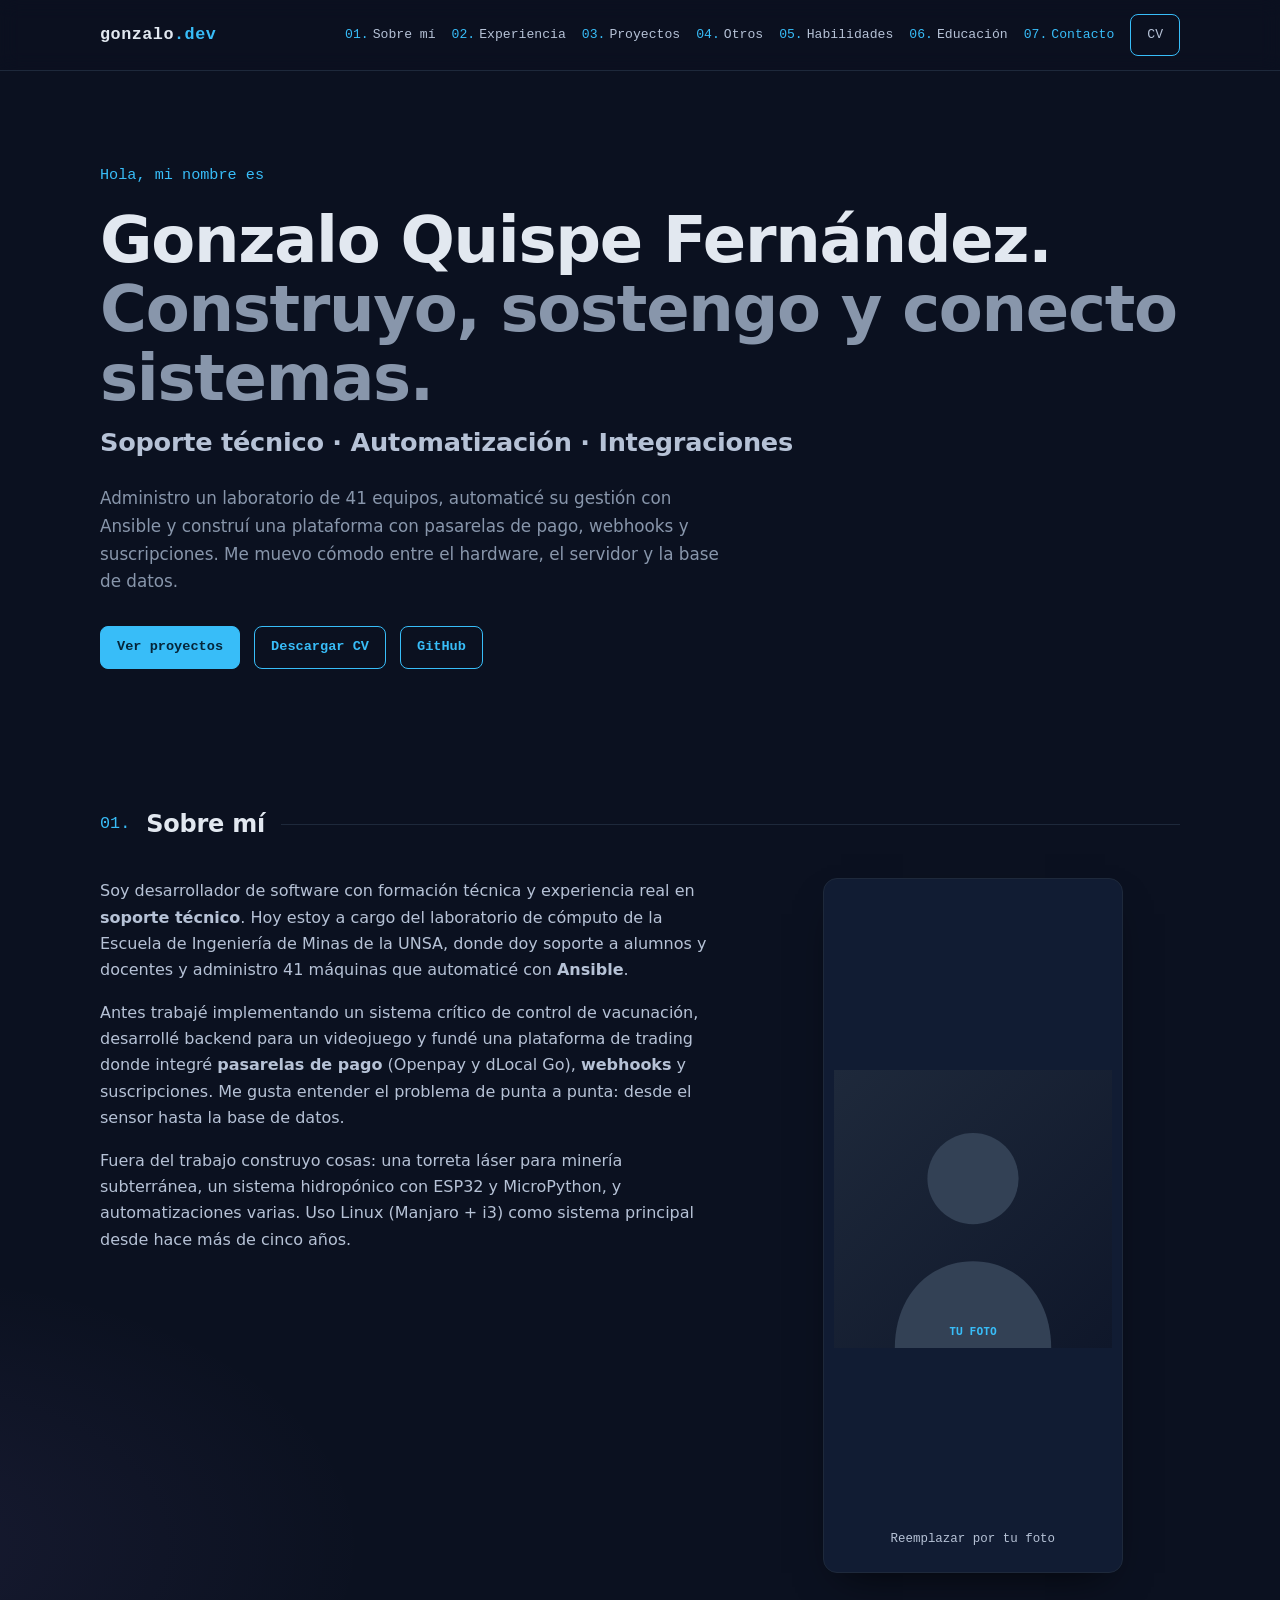
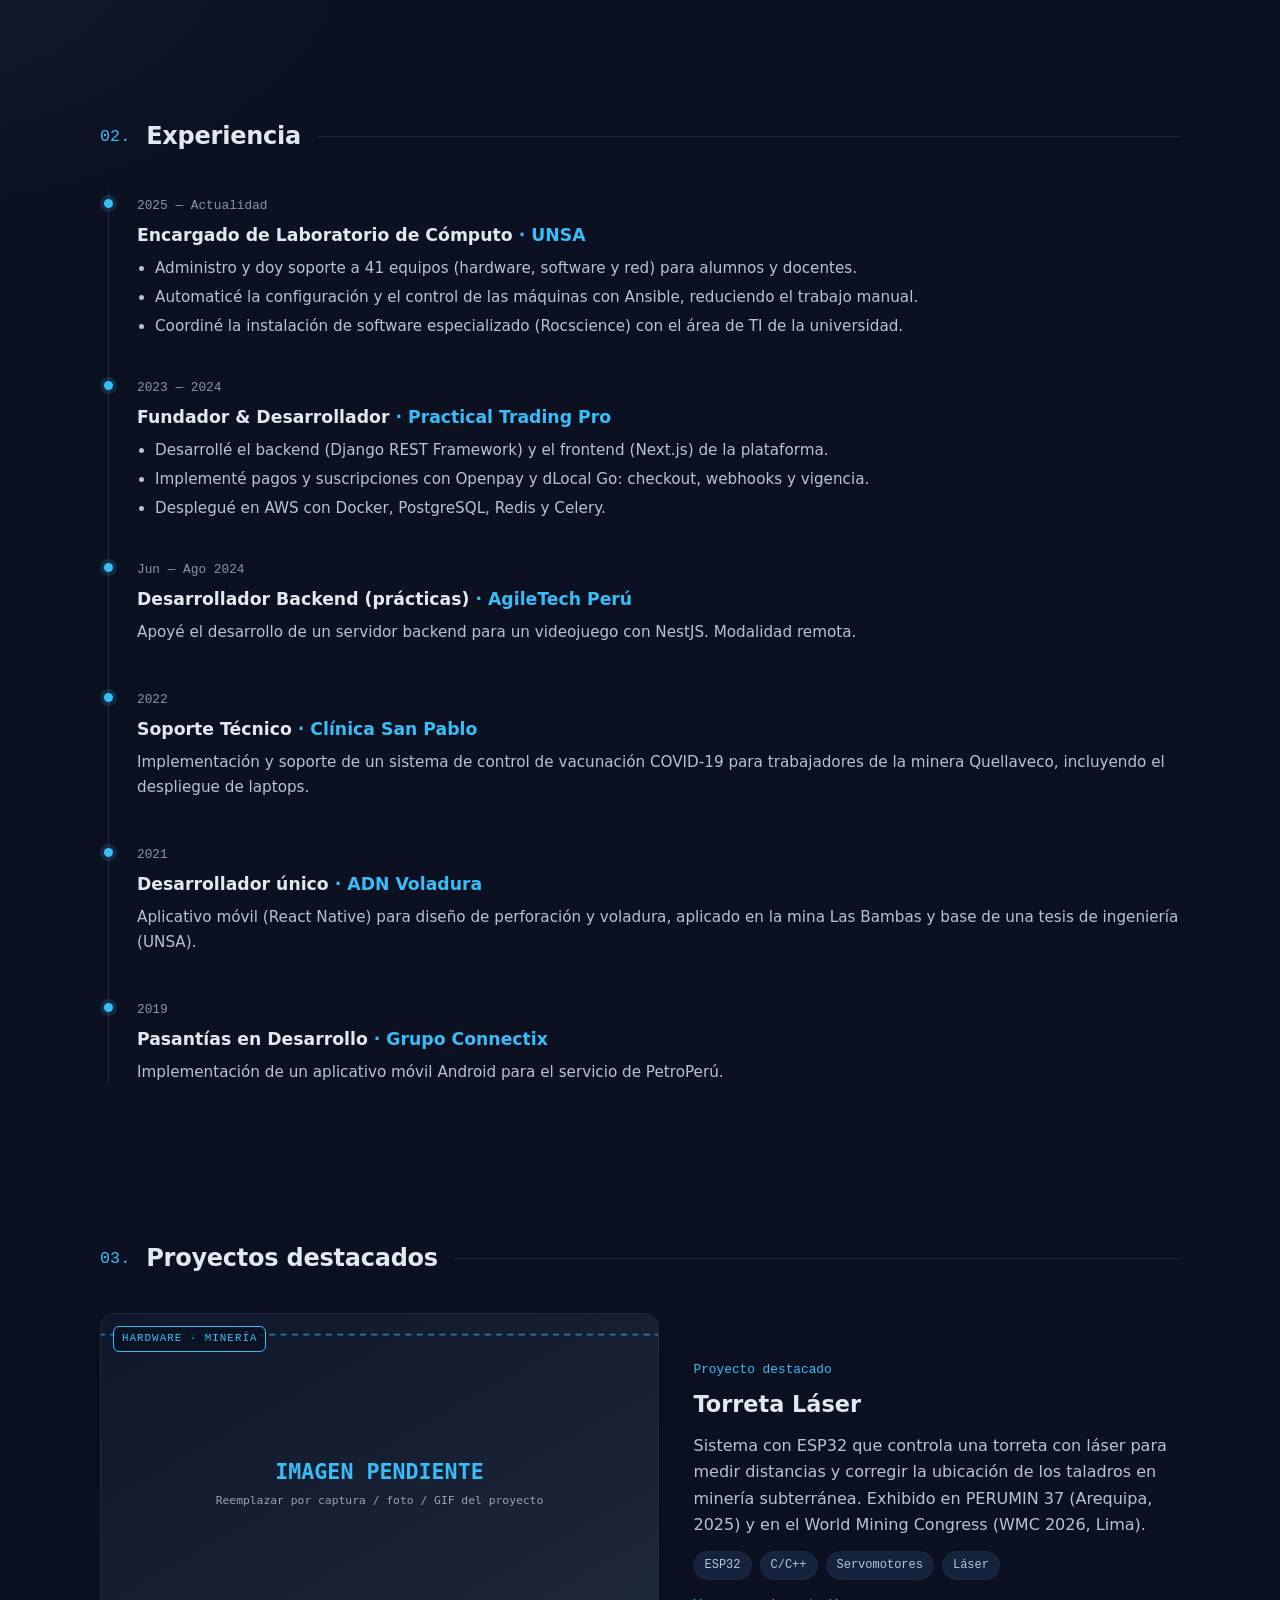
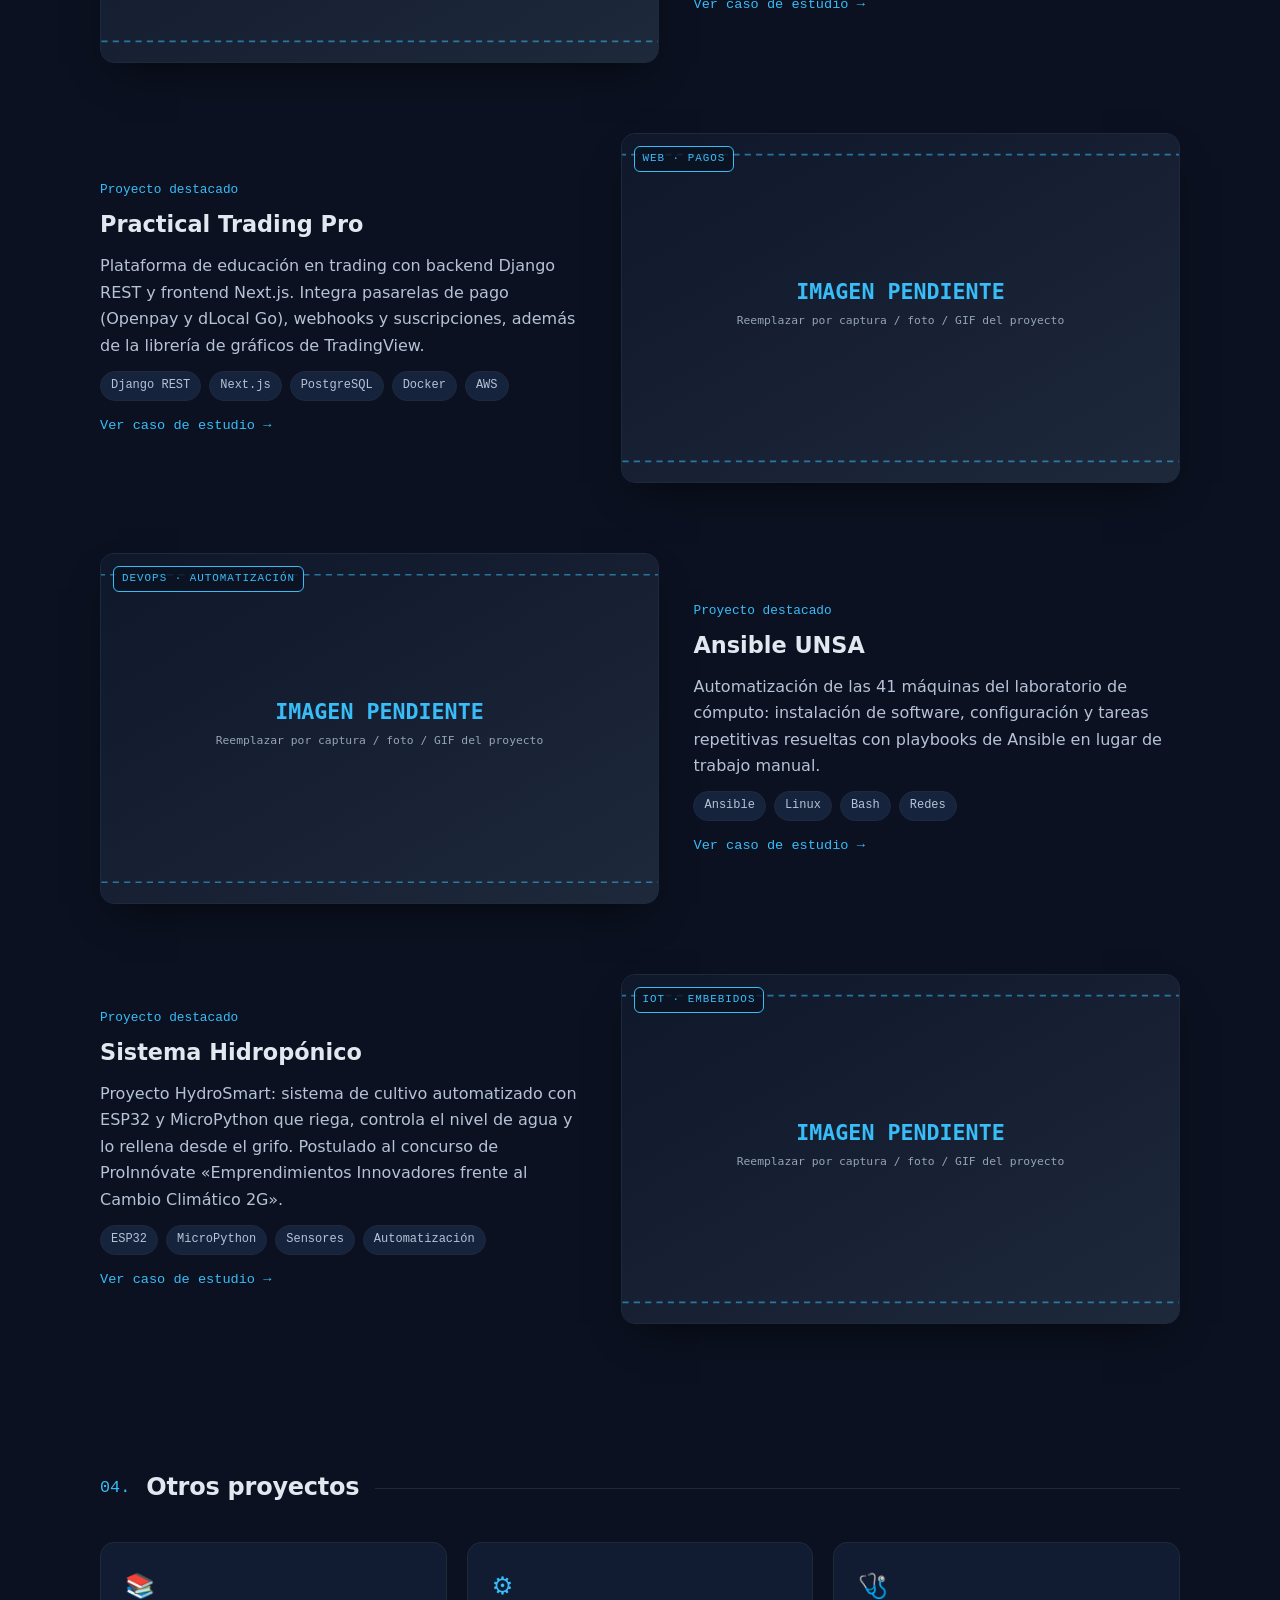
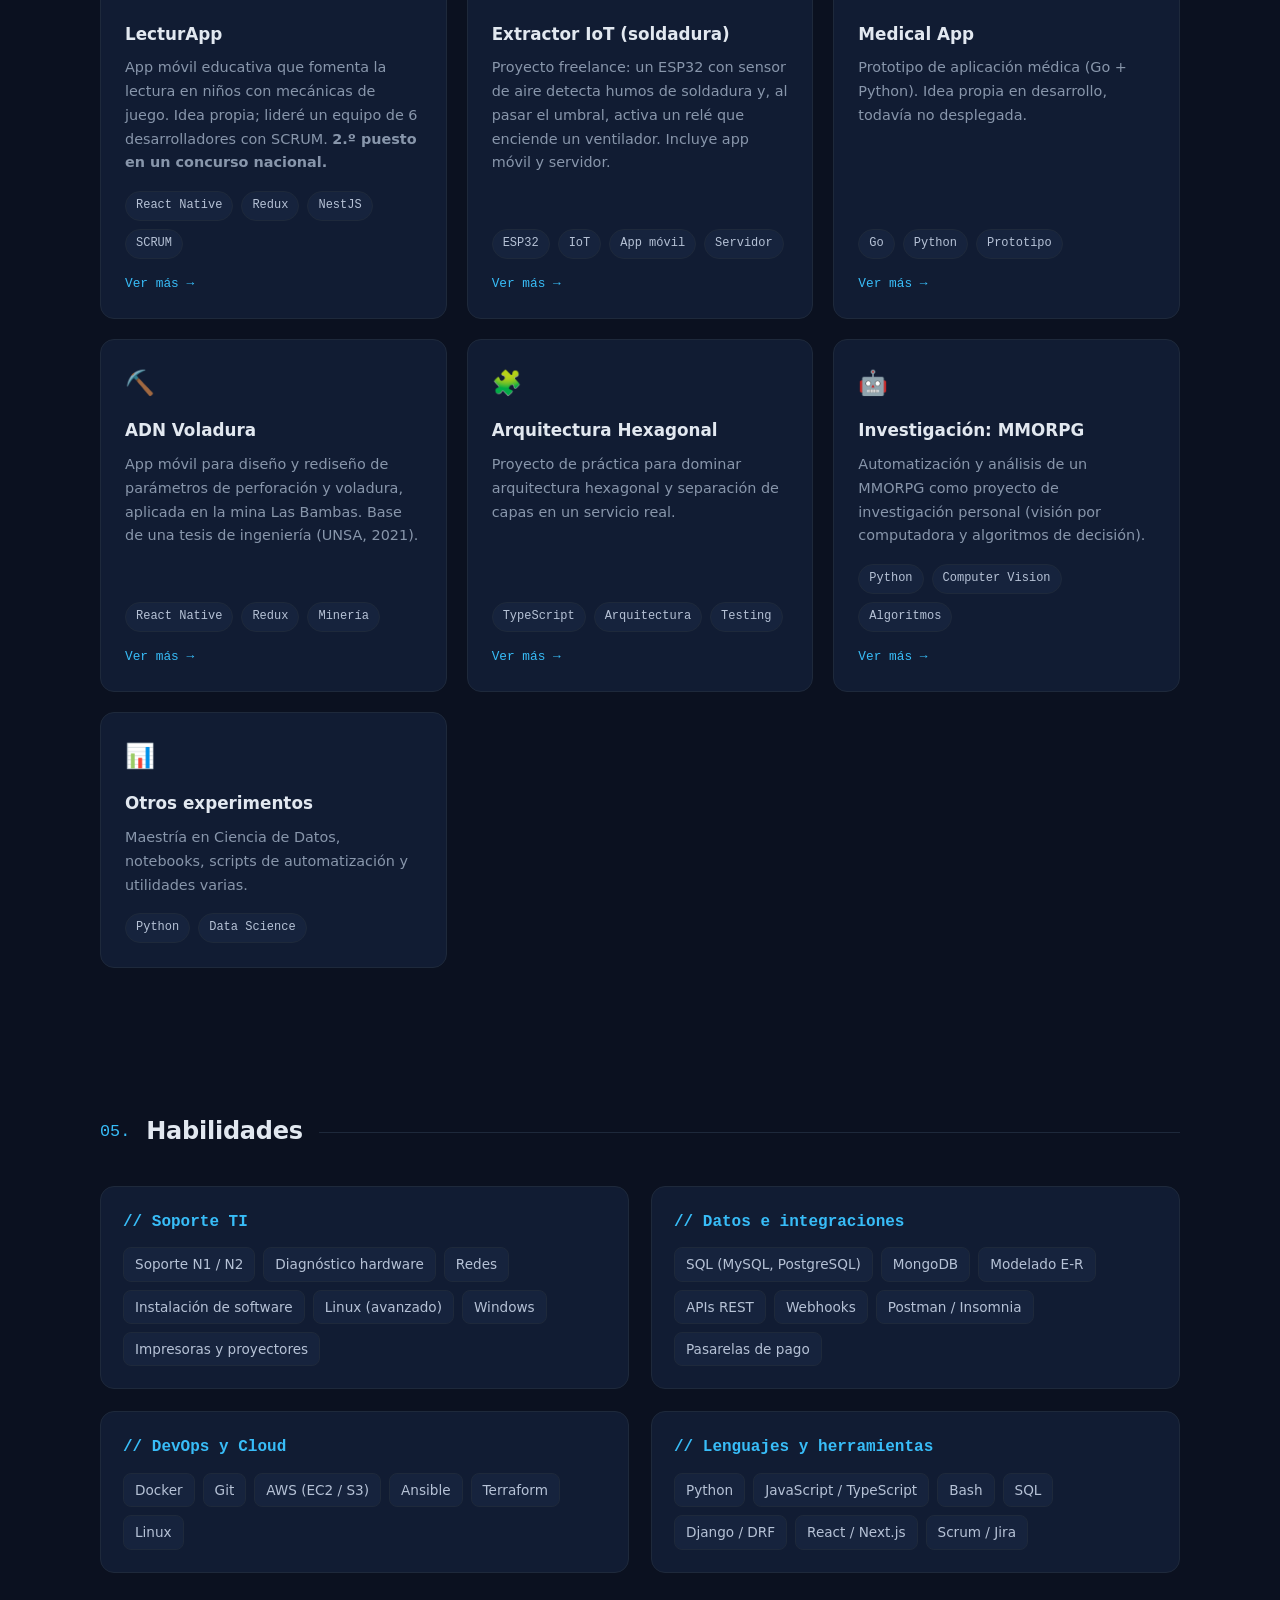
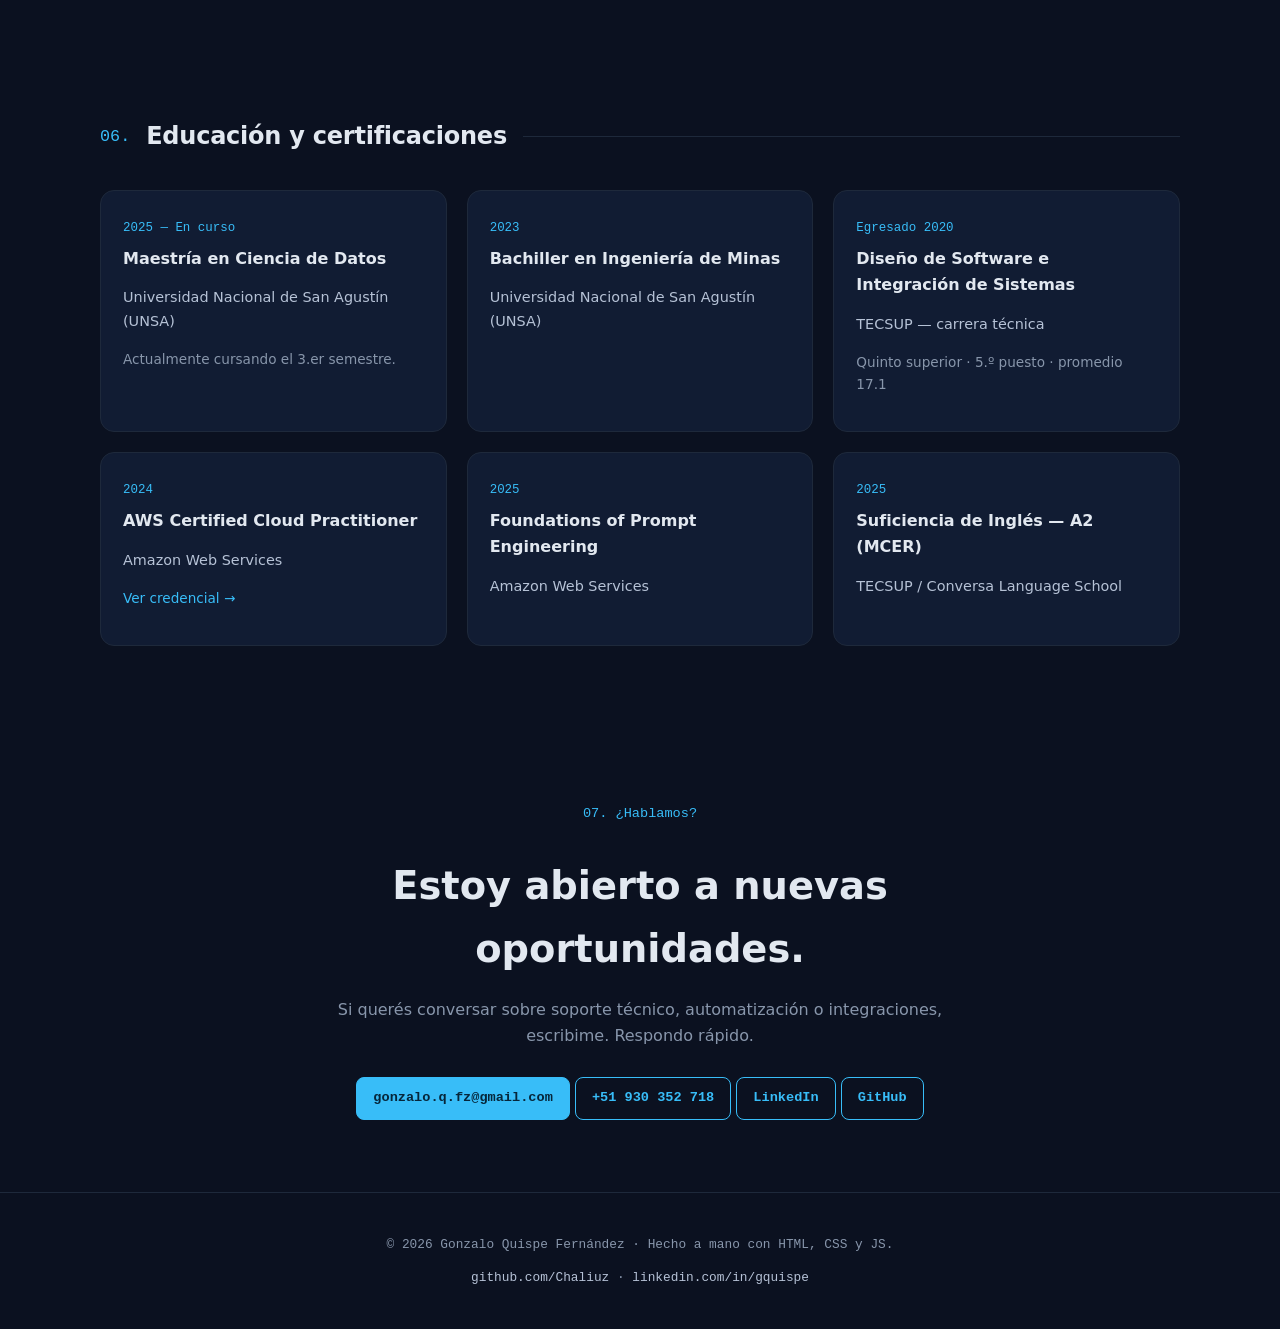
==== index.html @ c007275a "Portafolio estático: HTML/CSS/JS puro, 10 páginas de proyecto y CV Sitio sin build ni dependencias, " ====
<!DOCTYPE html>
<html lang="es">
<head>
  <meta charset="UTF-8">
  <meta name="viewport" content="width=device-width, initial-scale=1">
  <title>Gonzalo Quispe Fernández — Soporte TI, automatización e integraciones</title>
  <meta name="description" content="Portafolio de Gonzalo Quispe Fernández: soporte técnico, automatización con Ansible, integraciones y desarrollo de software.">
  <meta property="og:title" content="Gonzalo Quispe Fernández — Portafolio">
  <meta property="og:description" content="Soporte TI, automatización e integraciones. Proyectos de hardware, software y datos.">
  <meta property="og:type" content="website">
  <link rel="icon" href="data:image/svg+xml,<svg xmlns='http://www.w3.org/2000/svg' viewBox='0 0 100 100'><text y='.9em' font-size='90'>⚙️</text></svg>">
  <link rel="stylesheet" href="assets/css/styles.css">
</head>
<body>

<header class="site-header">
  <nav class="container nav" aria-label="Principal">
    <a class="brand" href="index.html">gonzalo<span>.dev</span></a>
    <button class="nav-toggle" aria-label="Abrir menú" aria-expanded="false">☰</button>
    <div class="nav-links">
      <a href="#sobre-mi"><span class="num">01.</span>Sobre mí</a>
      <a href="#experiencia"><span class="num">02.</span>Experiencia</a>
      <a href="#proyectos"><span class="num">03.</span>Proyectos</a>
      <a href="#otros"><span class="num">04.</span>Otros</a>
      <a href="#habilidades"><span class="num">05.</span>Habilidades</a>
      <a href="#educacion"><span class="num">06.</span>Educación</a>
      <a href="#contacto"><span class="num">07.</span>Contacto</a>
      <a class="btn" href="assets/cv/gonzalo-quispe-cv.pdf" target="_blank" rel="noopener">CV</a>
    </div>
  </nav>
</header>

<main>

  <!-- ============ HERO ============ -->
  <section class="hero container">
    <p class="eyebrow">Hola, mi nombre es</p>
    <h1>Gonzalo Quispe Fernández.<br><span class="dim">Construyo, sostengo y conecto sistemas.</span></h1>
    <h2>Soporte técnico · Automatización · Integraciones</h2>
    <p class="lead">
      Administro un laboratorio de 41 equipos, automaticé su gestión con Ansible y construí una plataforma
      con pasarelas de pago, webhooks y suscripciones. Me muevo cómodo entre el hardware, el servidor y la
      base de datos.
    </p>
    <div class="cta">
      <a class="btn btn--solid" href="#proyectos">Ver proyectos</a>
      <a class="btn" href="assets/cv/gonzalo-quispe-cv.pdf" target="_blank" rel="noopener">Descargar CV</a>
      <a class="btn" href="https://github.com/Chaliuz" target="_blank" rel="noopener">GitHub</a>
    </div>
  </section>

  <!-- ============ SOBRE MI ============ -->
  <section class="block container" id="sobre-mi">
    <div class="section-head"><span class="num">01.</span><h2>Sobre mí</h2></div>
    <div class="about-grid">
      <div class="reveal">
        <p>
          Soy desarrollador de software con formación técnica y experiencia real en <strong>soporte técnico</strong>.
          Hoy estoy a cargo del laboratorio de cómputo de la Escuela de Ingeniería de Minas de la UNSA, donde
          doy soporte a alumnos y docentes y administro 41 máquinas que automaticé con <strong>Ansible</strong>.
        </p>
        <p>
          Antes trabajé implementando un sistema crítico de control de vacunación, desarrollé backend para un
          videojuego y fundé una plataforma de trading donde integré <strong>pasarelas de pago</strong> (Openpay
          y dLocal Go), <strong>webhooks</strong> y suscripciones. Me gusta entender el problema de punta a punta:
          desde el sensor hasta la base de datos.
        </p>
        <p>
          Fuera del trabajo construyo cosas: una torreta láser para minería subterránea, un sistema hidropónico
          con ESP32 y MicroPython, y automatizaciones varias. Uso Linux (Manjaro + i3) como sistema principal
          desde hace más de cinco años.
        </p>
        <span class="ph">Escribí acá una línea más personal: qué te gusta construir, qué querés aprender, a qué te querés dedicar.</span>
      </div>
      <div class="photo reveal">
        <img src="assets/img/photo.svg" alt="Foto de Gonzalo Quispe Fernández" width="640" height="640">
        <p class="photo-caption">Reemplazar por tu foto</p>
      </div>
    </div>
  </section>

  <!-- ============ EXPERIENCIA ============ -->
  <section class="block container" id="experiencia">
    <div class="section-head"><span class="num">02.</span><h2>Experiencia</h2></div>
    <div class="timeline">

      <article class="job reveal">
        <span class="when">2025 — Actualidad</span>
        <h3>Encargado de Laboratorio de Cómputo <span class="at">· UNSA</span></h3>
        <ul>
          <li>Administro y doy soporte a 41 equipos (hardware, software y red) para alumnos y docentes.</li>
          <li>Automaticé la configuración y el control de las máquinas con Ansible, reduciendo el trabajo manual.</li>
          <li>Coordiné la instalación de software especializado (Rocscience) con el área de TI de la universidad.</li>
        </ul>
      </article>

      <article class="job reveal">
        <span class="when">2023 — 2024</span>
        <h3>Fundador &amp; Desarrollador <span class="at">· Practical Trading Pro</span></h3>
        <ul>
          <li>Desarrollé el backend (Django REST Framework) y el frontend (Next.js) de la plataforma.</li>
          <li>Implementé pagos y suscripciones con Openpay y dLocal Go: checkout, webhooks y vigencia.</li>
          <li>Desplegué en AWS con Docker, PostgreSQL, Redis y Celery.</li>
        </ul>
      </article>

      <article class="job reveal">
        <span class="when">Jun — Ago 2024</span>
        <h3>Desarrollador Backend (prácticas) <span class="at">· AgileTech Perú</span></h3>
        <p>Apoyé el desarrollo de un servidor backend para un videojuego con NestJS. Modalidad remota.</p>
      </article>

      <article class="job reveal">
        <span class="when">2022</span>
        <h3>Soporte Técnico <span class="at">· Clínica San Pablo</span></h3>
        <p>Implementación y soporte de un sistema de control de vacunación COVID-19 para trabajadores de la minera Quellaveco, incluyendo el despliegue de laptops.</p>
      </article>

      <article class="job reveal">
        <span class="when">2021</span>
        <h3>Desarrollador único <span class="at">· ADN Voladura</span></h3>
        <p>Aplicativo móvil (React Native) para diseño de perforación y voladura, aplicado en la mina Las Bambas y base de una tesis de ingeniería (UNSA).</p>
      </article>

      <article class="job reveal">
        <span class="when">2019</span>
        <h3>Pasantías en Desarrollo <span class="at">· Grupo Connectix</span></h3>
        <p>Implementación de un aplicativo móvil Android para el servicio de PetroPerú.</p>
      </article>

    </div>
  </section>

  <!-- ============ PROYECTOS DESTACADOS ============ -->
  <section class="block container" id="proyectos">
    <div class="section-head"><span class="num">03.</span><h2>Proyectos destacados</h2></div>
    <div class="featured">

      <article class="project reveal">
        <a class="media" href="projects/laser-pointer.html">
          <span class="badge">Hardware · Minería</span>
          <img src="assets/img/placeholder.svg" alt="Torreta láser para minería subterránea">
        </a>
        <div>
          <p class="kicker">Proyecto destacado</p>
          <h3>Torreta Láser</h3>
          <p>Sistema con ESP32 que controla una torreta con láser para medir distancias y corregir la ubicación
             de los taladros en minería subterránea. Exhibido en PERUMIN 37 (Arequipa, 2025) y en el World
             Mining Congress (WMC 2026, Lima).</p>
          <ul class="tags"><li>ESP32</li><li>C/C++</li><li>Servomotores</li><li>Láser</li></ul>
          <div class="links"><a href="projects/laser-pointer.html">Ver caso de estudio →</a></div>
        </div>
      </article>

      <article class="project reverse reveal">
        <a class="media" href="projects/practical-trading.html">
          <span class="badge">Web · Pagos</span>
          <img src="assets/img/placeholder.svg" alt="Plataforma Practical Trading Pro">
        </a>
        <div>
          <p class="kicker">Proyecto destacado</p>
          <h3>Practical Trading Pro</h3>
          <p>Plataforma de educación en trading con backend Django REST y frontend Next.js. Integra pasarelas de
             pago (Openpay y dLocal Go), webhooks y suscripciones, además de la librería de gráficos de TradingView.</p>
          <ul class="tags"><li>Django REST</li><li>Next.js</li><li>PostgreSQL</li><li>Docker</li><li>AWS</li></ul>
          <div class="links"><a href="projects/practical-trading.html">Ver caso de estudio →</a></div>
        </div>
      </article>

      <article class="project reveal">
        <a class="media" href="projects/ansible-unsa.html">
          <span class="badge">DevOps · Automatización</span>
          <img src="assets/img/placeholder.svg" alt="Automatización con Ansible del laboratorio UNSA">
        </a>
        <div>
          <p class="kicker">Proyecto destacado</p>
          <h3>Ansible UNSA</h3>
          <p>Automatización de las 41 máquinas del laboratorio de cómputo: instalación de software, configuración
             y tareas repetitivas resueltas con playbooks de Ansible en lugar de trabajo manual.</p>
          <ul class="tags"><li>Ansible</li><li>Linux</li><li>Bash</li><li>Redes</li></ul>
          <div class="links"><a href="projects/ansible-unsa.html">Ver caso de estudio →</a></div>
        </div>
      </article>

      <article class="project reverse reveal">
        <a class="media" href="projects/hydroponics.html">
          <span class="badge">IoT · Embebidos</span>
          <img src="assets/img/placeholder.svg" alt="Sistema hidropónico con ESP32">
        </a>
        <div>
          <p class="kicker">Proyecto destacado</p>
          <h3>Sistema Hidropónico</h3>
          <p>Proyecto HydroSmart: sistema de cultivo automatizado con ESP32 y MicroPython que riega, controla el
             nivel de agua y lo rellena desde el grifo. Postulado al concurso de ProInnóvate «Emprendimientos
             Innovadores frente al Cambio Climático 2G».</p>
          <ul class="tags"><li>ESP32</li><li>MicroPython</li><li>Sensores</li><li>Automatización</li></ul>
          <div class="links"><a href="projects/hydroponics.html">Ver caso de estudio →</a></div>
        </div>
      </article>

    </div>
  </section>

  <!-- ============ OTROS PROYECTOS ============ -->
  <section class="block container" id="otros">
    <div class="section-head"><span class="num">04.</span><h2>Otros proyectos</h2></div>
    <div class="grid">

      <article class="card reveal">
        <div class="top"><span class="icon">📚</span></div>
        <h3>LecturApp</h3>
        <p>App móvil educativa que fomenta la lectura en niños con mecánicas de juego. Idea propia; lideré un
           equipo de 6 desarrolladores con SCRUM. <b>2.º puesto en un concurso nacional.</b></p>
        <ul class="tags"><li>React Native</li><li>Redux</li><li>NestJS</li><li>SCRUM</li></ul>
        <a class="more" href="projects/lecturapp.html">Ver más →</a>
      </article>

      <article class="card reveal">
        <div class="top"><span class="icon">⚙️</span></div>
        <h3>Extractor IoT (soldadura)</h3>
        <p>Proyecto freelance: un ESP32 con sensor de aire detecta humos de soldadura y, al pasar el umbral,
           activa un relé que enciende un ventilador. Incluye app móvil y servidor.</p>
        <ul class="tags"><li>ESP32</li><li>IoT</li><li>App móvil</li><li>Servidor</li></ul>
        <a class="more" href="projects/iot-soldadura.html">Ver más →</a>
      </article>

      <article class="card reveal">
        <div class="top"><span class="icon">🩺</span></div>
        <h3>Medical App</h3>
        <p>Prototipo de aplicación médica (Go + Python). Idea propia en desarrollo, todavía no desplegada.</p>
        <ul class="tags"><li>Go</li><li>Python</li><li>Prototipo</li></ul>
        <a class="more" href="projects/medical-app.html">Ver más →</a>
      </article>

      <article class="card reveal">
        <div class="top"><span class="icon">⛏️</span></div>
        <h3>ADN Voladura</h3>
        <p>App móvil para diseño y rediseño de parámetros de perforación y voladura, aplicada en la mina
           Las Bambas. Base de una tesis de ingeniería (UNSA, 2021).</p>
        <ul class="tags"><li>React Native</li><li>Redux</li><li>Minería</li></ul>
        <a class="more" href="projects/adn-voladura.html">Ver más →</a>
      </article>

      <article class="card reveal">
        <div class="top"><span class="icon">🧩</span></div>
        <h3>Arquitectura Hexagonal</h3>
        <p>Proyecto de práctica para dominar arquitectura hexagonal y separación de capas en un servicio real.</p>
        <ul class="tags"><li>TypeScript</li><li>Arquitectura</li><li>Testing</li></ul>
        <a class="more" href="projects/template-hexagonal.html">Ver más →</a>
      </article>

      <article class="card reveal">
        <div class="top"><span class="icon">🤖</span></div>
        <h3>Investigación: MMORPG</h3>
        <p>Automatización y análisis de un MMORPG como proyecto de investigación personal (visión por computadora
           y algoritmos de decisión). <span class="ph-inline">por definir</span></p>
        <ul class="tags"><li>Python</li><li>Computer Vision</li><li>Algoritmos</li></ul>
        <a class="more" href="projects/mmorpg-research.html">Ver más →</a>
      </article>

      <article class="card reveal">
        <div class="top"><span class="icon">📊</span></div>
        <h3>Otros experimentos</h3>
        <p>Maestría en Ciencia de Datos, notebooks, scripts de automatización y utilidades varias.</p>
        <ul class="tags"><li>Python</li><li>Data Science</li></ul>
        <span class="ph">Agregá acá los proyectos que quieras sumar (tibiam wow, etc.).</span>
      </article>

    </div>
  </section>

  <!-- ============ HABILIDADES ============ -->
  <section class="block container" id="habilidades">
    <div class="section-head"><span class="num">05.</span><h2>Habilidades</h2></div>
    <div class="skills-grid">
      <div class="skill-group reveal">
        <h3>// Soporte TI</h3>
        <ul>
          <li>Soporte N1 / N2</li><li>Diagnóstico hardware</li><li>Redes</li>
          <li>Instalación de software</li><li>Linux (avanzado)</li><li>Windows</li><li>Impresoras y proyectores</li>
        </ul>
      </div>
      <div class="skill-group reveal">
        <h3>// Datos e integraciones</h3>
        <ul>
          <li>SQL (MySQL, PostgreSQL)</li><li>MongoDB</li><li>Modelado E-R</li>
          <li>APIs REST</li><li>Webhooks</li><li>Postman / Insomnia</li><li>Pasarelas de pago</li>
        </ul>
      </div>
      <div class="skill-group reveal">
        <h3>// DevOps y Cloud</h3>
        <ul>
          <li>Docker</li><li>Git</li><li>AWS (EC2 / S3)</li><li>Ansible</li><li>Terraform</li><li>Linux</li>
        </ul>
      </div>
      <div class="skill-group reveal">
        <h3>// Lenguajes y herramientas</h3>
        <ul>
          <li>Python</li><li>JavaScript / TypeScript</li><li>Bash</li><li>SQL</li>
          <li>Django / DRF</li><li>React / Next.js</li><li>Scrum / Jira</li>
        </ul>
      </div>
    </div>
  </section>

  <!-- ============ EDUCACION ============ -->
  <section class="block container" id="educacion">
    <div class="section-head"><span class="num">06.</span><h2>Educación y certificaciones</h2></div>
    <div class="edu-grid">
      <article class="edu reveal">
        <span class="when">2025 — En curso</span>
        <h3>Maestría en Ciencia de Datos</h3>
        <p class="school">Universidad Nacional de San Agustín (UNSA)</p>
        <p class="note">Actualmente cursando el 3.er semestre.</p>
      </article>
      <article class="edu reveal">
        <span class="when">2023</span>
        <h3>Bachiller en Ingeniería de Minas</h3>
        <p class="school">Universidad Nacional de San Agustín (UNSA)</p>
      </article>
      <article class="edu reveal">
        <span class="when">Egresado 2020</span>
        <h3>Diseño de Software e Integración de Sistemas</h3>
        <p class="school">TECSUP — carrera técnica</p>
        <p class="note">Quinto superior · 5.º puesto · promedio 17.1</p>
      </article>
      <article class="edu reveal">
        <span class="when">2024</span>
        <h3>AWS Certified Cloud Practitioner</h3>
        <p class="school">Amazon Web Services</p>
        <p class="note"><a href="https://www.credly.com/badges/512f3591-5771-44ef-9618-55a029fb0f55/public_url" target="_blank" rel="noopener">Ver credencial →</a></p>
      </article>
      <article class="edu reveal">
        <span class="when">2025</span>
        <h3>Foundations of Prompt Engineering</h3>
        <p class="school">Amazon Web Services</p>
      </article>
      <article class="edu reveal">
        <span class="when">2025</span>
        <h3>Suficiencia de Inglés — A2 (MCER)</h3>
        <p class="school">TECSUP / Conversa Language School</p>
      </article>
    </div>
  </section>

  <!-- ============ CONTACTO ============ -->
  <section class="block container" id="contacto">
    <div class="contact reveal">
      <p class="eyebrow">07. ¿Hablamos?</p>
      <h2>Estoy abierto a nuevas oportunidades.</h2>
      <p>Si querés conversar sobre soporte técnico, automatización o integraciones, escribime. Respondo rápido.</p>
      <div class="cta" style="justify-content:center">
        <a class="btn btn--solid" href="mailto:gonzalo.q.fz@gmail.com">gonzalo.q.fz@gmail.com</a>
        <a class="btn" href="tel:+51930352718">+51 930 352 718</a>
        <a class="btn" href="https://www.linkedin.com/in/gquispe/" target="_blank" rel="noopener">LinkedIn</a>
        <a class="btn" href="https://github.com/Chaliuz" target="_blank" rel="noopener">GitHub</a>
      </div>
      <span class="ph">Cuando compres el dominio, cambiá estos links y el correo si querés uno propio (ej: hola@tudominio.com).</span>
    </div>
  </section>

</main>

<footer class="site-footer">
  <div class="container">
    <p>© <span data-year>2026</span> Gonzalo Quispe Fernández · Hecho a mano con HTML, CSS y JS.</p>
    <p><a href="https://github.com/Chaliuz" target="_blank" rel="noopener">github.com/Chaliuz</a> · <a href="https://www.linkedin.com/in/gquispe/" target="_blank" rel="noopener">linkedin.com/in/gquispe</a></p>
  </div>
</footer>

<script src="assets/js/main.js"></script>
</body>
</html>
---- assets/css/styles.css ----
/* =========================================================
   Gonzalo Quispe — Portfolio
   Tema: dark slate + acento sky. HTML/CSS/JS puro.
   ========================================================= */

:root {
  --bg:        #0b1120;
  --bg-soft:   #0f172a;
  --surface:   #111c33;
  --surface-2: #16233d;
  --border:    #1e293b;
  --text:      #e2e8f0;
  --text-dim:  #b6c2d6;
  --muted:     #8896ab;
  --accent:    #38bdf8;
  --accent-2:  #a78bfa;
  --accent-soft: rgba(56, 189, 248, 0.12);

  --font: "Inter", system-ui, -apple-system, "Segoe UI", Roboto, "Noto Sans", sans-serif;
  --mono: ui-monospace, SFMono-Regular, "JetBrains Mono", Menlo, Consolas, monospace;

  --maxw: 1080px;
  --radius: 14px;
  --shadow: 0 18px 40px -18px rgba(0, 0, 0, 0.7);
}

* { box-sizing: border-box; }

html { scroll-behavior: smooth; }

body {
  margin: 0;
  background:
    radial-gradient(1200px 600px at 80% -10%, rgba(56,189,248,0.10), transparent 60%),
    radial-gradient(900px 500px at -10% 20%, rgba(167,139,250,0.08), transparent 55%),
    var(--bg);
  color: var(--text);
  font-family: var(--font);
  line-height: 1.65;
  -webkit-font-smoothing: antialiased;
}

img { max-width: 100%; display: block; }

a { color: var(--accent); text-decoration: none; }
a:hover { text-decoration: underline; }

.container { width: min(var(--maxw), 92%); margin-inline: auto; }

/* ---------- Header ---------- */
.site-header {
  position: sticky; top: 0; z-index: 50;
  backdrop-filter: blur(10px);
  background: rgba(11, 17, 32, 0.82);
  border-bottom: 1px solid var(--border);
}
.nav {
  display: flex; align-items: center; justify-content: space-between;
  gap: 16px; padding: 14px 0;
}
.brand {
  font-family: var(--mono); font-weight: 700; font-size: 1.05rem;
  color: var(--text); letter-spacing: 0.5px;
}
.brand span { color: var(--accent); }
.nav-links { display: flex; align-items: center; gap: 16px; }
.nav-links a {
  color: var(--text-dim); font-size: 0.82rem; font-weight: 500;
  font-family: var(--mono); text-decoration: none;
}
.nav-links a:hover { color: var(--accent); text-decoration: none; }
.nav-links .num { color: var(--accent); margin-right: 4px; }

.btn {
  display: inline-flex; align-items: center; gap: 8px;
  border: 1px solid var(--accent); color: var(--accent);
  padding: 9px 16px; border-radius: 8px; font-family: var(--mono);
  font-size: 0.85rem; font-weight: 600; background: transparent;
  transition: background .18s ease, transform .18s ease;
}
.btn:hover { background: var(--accent-soft); text-decoration: none; transform: translateY(-1px); }
.btn--solid { background: var(--accent); color: #06263a; }
.btn--solid:hover { background: #7dd3fc; }

.nav-toggle { display: none; background: none; border: 0; color: var(--text); font-size: 1.4rem; cursor: pointer; }

/* ---------- Hero ---------- */
.hero { padding: 92px 0 64px; }
.hero .eyebrow {
  font-family: var(--mono); color: var(--accent); font-size: 0.95rem; margin: 0 0 18px;
}
.hero h1 {
  font-size: clamp(2.3rem, 6vw, 4rem); line-height: 1.08;
  margin: 0 0 8px; letter-spacing: -0.02em;
}
.hero h1 .dim { color: var(--muted); }
.hero h2 {
  font-size: clamp(1.1rem, 3vw, 1.6rem); color: var(--text-dim);
  font-weight: 600; margin: 0 0 22px; letter-spacing: -0.01em;
}
.hero p.lead { max-width: 620px; color: var(--muted); font-size: 1.05rem; }
.hero .cta { display: flex; gap: 14px; flex-wrap: wrap; margin-top: 30px; }

/* ---------- Sections ---------- */
section.block { padding: 72px 0; }
.section-head {
  display: flex; align-items: center; gap: 16px; margin-bottom: 34px;
}
.section-head h2 {
  font-size: 1.5rem; margin: 0; white-space: nowrap; letter-spacing: -0.01em;
}
.section-head .num { font-family: var(--mono); color: var(--accent); font-size: 1.05rem; }
.section-head::after {
  content: ""; height: 1px; flex: 1; background: var(--border);
}

/* ---------- About ---------- */
.about-grid { display: grid; grid-template-columns: 3fr 2fr; gap: 44px; align-items: start; }
.about-grid p { color: var(--text-dim); margin-top: 0; }
.about-grid .photo {
  border: 1px solid var(--border); border-radius: var(--radius);
  padding: 10px; background: var(--surface); box-shadow: var(--shadow);
  max-width: 300px; margin-inline: auto;
}
.about-grid .photo img { border-radius: 10px; }
.photo-caption { text-align: center; color: var(--muted); font-size: 0.78rem; margin-top: 8px; font-family: var(--mono); }

/* ---------- Experience timeline ---------- */
.timeline { border-left: 1px solid var(--border); padding-left: 0; margin-left: 8px; }
.job { position: relative; padding: 0 0 30px 28px; }
.job:last-child { padding-bottom: 0; }
.job::before {
  content: ""; position: absolute; left: -5px; top: 8px;
  width: 9px; height: 9px; border-radius: 50%;
  background: var(--accent); box-shadow: 0 0 0 4px rgba(56,189,248,0.15);
}
.job .when { font-family: var(--mono); color: var(--muted); font-size: 0.8rem; }
.job h3 { margin: 4px 0 2px; font-size: 1.08rem; }
.job h3 .at { color: var(--accent); }
.job p { margin: 6px 0 10px; color: var(--text-dim); font-size: 0.95rem; }
.job ul { margin: 6px 0 0; padding-left: 18px; color: var(--text-dim); font-size: 0.95rem; }
.job li { margin-bottom: 4px; }

/* ---------- Tags ---------- */
.tags { display: flex; flex-wrap: wrap; gap: 8px; list-style: none; padding: 0; margin: 12px 0 0; }
.tags li {
  font-family: var(--mono); font-size: 0.75rem; color: var(--text-dim);
  background: var(--surface-2); border: 1px solid var(--border);
  padding: 4px 10px; border-radius: 999px;
}

/* ---------- Featured projects ---------- */
.featured { display: flex; flex-direction: column; gap: 70px; }
.project { display: grid; grid-template-columns: 1.15fr 1fr; gap: 34px; align-items: center; }
.project.reverse { direction: rtl; }
.project.reverse > * { direction: ltr; }
.project .media {
  border: 1px solid var(--border); border-radius: var(--radius);
  overflow: hidden; background: var(--surface); box-shadow: var(--shadow);
  position: relative;
}
.project .media img { width: 100%; aspect-ratio: 16/10; object-fit: cover; }
.project .media .badge {
  position: absolute; top: 12px; left: 12px; font-family: var(--mono);
  font-size: 0.68rem; letter-spacing: 1px; text-transform: uppercase;
  color: var(--accent); background: rgba(11,17,32,0.8);
  border: 1px solid var(--accent); padding: 3px 8px; border-radius: 6px;
}
.project .kicker { font-family: var(--mono); color: var(--accent); font-size: 0.8rem; margin: 0 0 6px; }
.project h3 { margin: 0 0 10px; font-size: 1.4rem; }
.project p { color: var(--text-dim); margin: 0; }
.project .links { display: flex; gap: 16px; margin-top: 14px; font-family: var(--mono); font-size: 0.85rem; }

/* ---------- Other projects grid ---------- */
.grid { display: grid; grid-template-columns: repeat(3, 1fr); gap: 20px; }
.card {
  background: var(--surface); border: 1px solid var(--border);
  border-radius: var(--radius); padding: 24px; display: flex; flex-direction: column;
  transition: transform .18s ease, border-color .18s ease, box-shadow .18s ease;
}
.card:hover { transform: translateY(-4px); border-color: var(--accent); box-shadow: var(--shadow); }
.card .top { display: flex; justify-content: space-between; align-items: center; margin-bottom: 14px; }
.card .icon { color: var(--accent); font-size: 1.5rem; }
.card h3 { margin: 0 0 8px; font-size: 1.05rem; }
.card p { color: var(--muted); font-size: 0.9rem; margin: 0; flex: 1; }
.card .tags { margin-top: 16px; }
.card a.more { font-family: var(--mono); font-size: 0.8rem; margin-top: 14px; }

/* ---------- Skills ---------- */
.skills-grid { display: grid; grid-template-columns: repeat(2, 1fr); gap: 22px; }
.skill-group {
  background: var(--surface); border: 1px solid var(--border);
  border-radius: var(--radius); padding: 22px;
}
.skill-group h3 { margin: 0 0 12px; font-size: 1rem; color: var(--accent); font-family: var(--mono); }
.skill-group ul { list-style: none; margin: 0; padding: 0; display: flex; flex-wrap: wrap; gap: 8px; }
.skill-group li {
  font-size: 0.85rem; color: var(--text-dim); background: var(--surface-2);
  border: 1px solid var(--border); padding: 5px 11px; border-radius: 8px;
}

/* ---------- Education ---------- */
.edu-grid { display: grid; grid-template-columns: repeat(3, 1fr); gap: 20px; }
.edu {
  background: var(--surface); border: 1px solid var(--border);
  border-radius: var(--radius); padding: 22px;
}
.edu .when { font-family: var(--mono); color: var(--accent); font-size: 0.78rem; }
.edu h3 { margin: 6px 0 4px; font-size: 1rem; }
.edu .school { color: var(--text-dim); font-size: 0.9rem; }
.edu .note { color: var(--muted); font-size: 0.85rem; margin-top: 8px; }

/* ---------- Contact ---------- */
.contact { text-align: center; max-width: 640px; margin-inline: auto; }
.contact .eyebrow { font-family: var(--mono); color: var(--accent); font-size: 0.85rem; }
.contact h2 { font-size: clamp(1.6rem, 4vw, 2.4rem); margin: 12px 0 14px; }
.contact p { color: var(--muted); margin-bottom: 28px; }

/* ---------- Footer ---------- */
.site-footer {
  border-top: 1px solid var(--border); padding: 28px 0;
  text-align: center; color: var(--muted); font-family: var(--mono); font-size: 0.8rem;
}
.site-footer a { color: var(--text-dim); }

/* ---------- Placeholders de contenido ----------
   Ocultos para el público. Para verlos, agregá "?dev" a la URL. */
.ph, .ph-inline { display: none; }
html.dev .ph {
  display: block; border: 1.5px dashed var(--accent-2); border-radius: 10px;
  background: rgba(167,139,250,0.07); color: #c4b5fd;
  font-family: var(--mono); font-size: 0.82rem;
  padding: 14px 16px; margin: 14px 0;
}
html.dev .ph::before { content: "TODO ▸ "; color: var(--accent-2); font-weight: 700; }
html.dev .ph-inline { display: inline; color: #c4b5fd; background: rgba(167,139,250,0.12); padding: 1px 6px; border-radius: 5px; font-family: var(--mono); font-size: 0.82em; }

/* ---------- Project detail page ---------- */
.detail-hero { padding: 64px 0 24px; }
.detail-hero .back { font-family: var(--mono); font-size: 0.82rem; color: var(--muted); }
.detail-hero h1 { font-size: clamp(1.8rem, 5vw, 2.8rem); margin: 16px 0 10px; letter-spacing: -0.02em; }
.detail-hero .sub { color: var(--muted); font-size: 1.05rem; max-width: 680px; }
.detail-meta { display: flex; flex-wrap: wrap; gap: 10px 26px; margin-top: 22px; font-family: var(--mono); font-size: 0.82rem; color: var(--muted); }
.detail-meta b { color: var(--text-dim); }
.detail-hero .kicker { font-family: var(--mono); color: var(--accent); font-size: 0.85rem; margin: 18px 0 0; }
.detail-links { display: flex; flex-wrap: wrap; gap: 18px; margin-top: 18px; font-family: var(--mono); font-size: 0.85rem; }
.detail-body { padding: 26px 0 72px; }
.detail-body h2 { font-size: 1.3rem; margin: 40px 0 12px; }
.detail-body h2:first-child { margin-top: 0; }
.detail-body p { color: var(--text-dim); }
.gallery { display: grid; grid-template-columns: repeat(2, 1fr); gap: 18px; margin-top: 18px; }
.gallery img { border: 1px solid var(--border); border-radius: 12px; }
.gallery.screens { grid-template-columns: repeat(auto-fill, minmax(150px, 1fr)); align-items: start; }
.gallery.screens figure { margin: 0; background: #eef2f7; border: 1px solid var(--border); border-radius: 12px; padding: 10px; }
.gallery.screens img { width: 100%; height: auto; border: 0; border-radius: 8px; }
.prose-list { color: var(--text-dim); padding-left: 18px; }
.prose-list li { margin-bottom: 6px; }

/* ---------- Reveal on scroll ---------- */
.reveal { opacity: 0; transform: translateY(18px); transition: opacity .6s ease, transform .6s ease; }
.reveal.in { opacity: 1; transform: none; }
@media (prefers-reduced-motion: reduce) {
  .reveal { opacity: 1; transform: none; transition: none; }
  html { scroll-behavior: auto; }
}

/* ---------- Lightbox (visor de imágenes con zoom) ---------- */
.zoomable { cursor: zoom-in; }
.zoomable:focus-visible { outline: 2px solid var(--accent); outline-offset: 3px; }

.lightbox {
  position: fixed; inset: 0; z-index: 1000;
  display: none; align-items: center; justify-content: center;
  background: rgba(3, 7, 18, 0.94);
  backdrop-filter: blur(8px);
  padding: 3vh 3vw;
}
.lightbox.open { display: flex; }

.lb-stage {
  margin: 0; max-width: 100%; max-height: 100%;
  display: flex; flex-direction: column; align-items: center; gap: 12px;
}
.lb-img {
  max-width: 92vw; max-height: 80vh;
  border-radius: 10px;
  box-shadow: 0 30px 90px -20px rgba(0, 0, 0, 0.95);
  cursor: zoom-in; user-select: none; -webkit-user-drag: none;
  transform-origin: center center;
  transition: transform 0.12s ease-out;
}
.lb-img.grabbing { cursor: grabbing; transition: none; }
.lb-caption {
  color: var(--text-dim); font-family: var(--mono);
  font-size: 0.85rem; text-align: center; max-width: 80vw;
}

.lb-btn {
  background: rgba(15, 23, 42, 0.92);
  border: 1px solid var(--border);
  color: var(--text);
  font-size: 1.1rem; line-height: 1;
  width: 42px; height: 42px; border-radius: 50%;
  display: inline-flex; align-items: center; justify-content: center;
  cursor: pointer; transition: background 0.15s ease, border-color 0.15s ease, color 0.15s ease;
}
.lb-btn:hover { background: var(--accent); color: #06263a; border-color: var(--accent); }

.lb-close { position: fixed; top: 18px; right: 20px; }
.lb-nav { position: fixed; top: 50%; transform: translateY(-50%); font-size: 1.7rem; width: 48px; height: 48px; }
.lb-prev { left: 16px; }
.lb-next { right: 16px; }

.lb-toolbar {
  position: fixed; bottom: 18px; left: 50%; transform: translateX(-50%);
  display: flex; align-items: center; gap: 8px;
  background: rgba(15, 23, 42, 0.92);
  border: 1px solid var(--border); border-radius: 999px;
  padding: 6px 12px;
}
.lb-toolbar .lb-btn { width: 34px; height: 34px; font-size: 1rem; }
.lb-toolbar .lb-zoom-reset { width: auto; padding: 0 12px; border-radius: 999px; font-family: var(--mono); font-size: 0.78rem; }
.lb-counter { font-family: var(--mono); color: var(--muted); font-size: 0.78rem; margin-left: 6px; }
body.lb-lock { overflow: hidden; }

/* ---------- Responsive ---------- */
@media (max-width: 1040px) {
  .nav-links { display: none; }
  .nav-links.open {
    display: flex; flex-direction: column; position: absolute; top: 100%; left: 0; right: 0;
    background: var(--bg-soft); border-bottom: 1px solid var(--border);
    padding: 18px 4%; gap: 14px;
  }
  .nav-toggle { display: block; }
}
@media (max-width: 860px) {
  .about-grid { grid-template-columns: 1fr; }
  .about-grid .photo { order: -1; max-width: 240px; }
  .project, .project.reverse { grid-template-columns: 1fr; direction: ltr; }
  .grid, .edu-grid { grid-template-columns: 1fr; }
  .skills-grid { grid-template-columns: 1fr; }
  .gallery { grid-template-columns: 1fr; }
  .hero { padding: 64px 0 40px; }
  section.block { padding: 52px 0; }
  .lb-nav { width: 40px; height: 40px; font-size: 1.4rem; }
  .lb-img { max-height: 72vh; }
  .lb-close { top: 12px; right: 12px; }
}
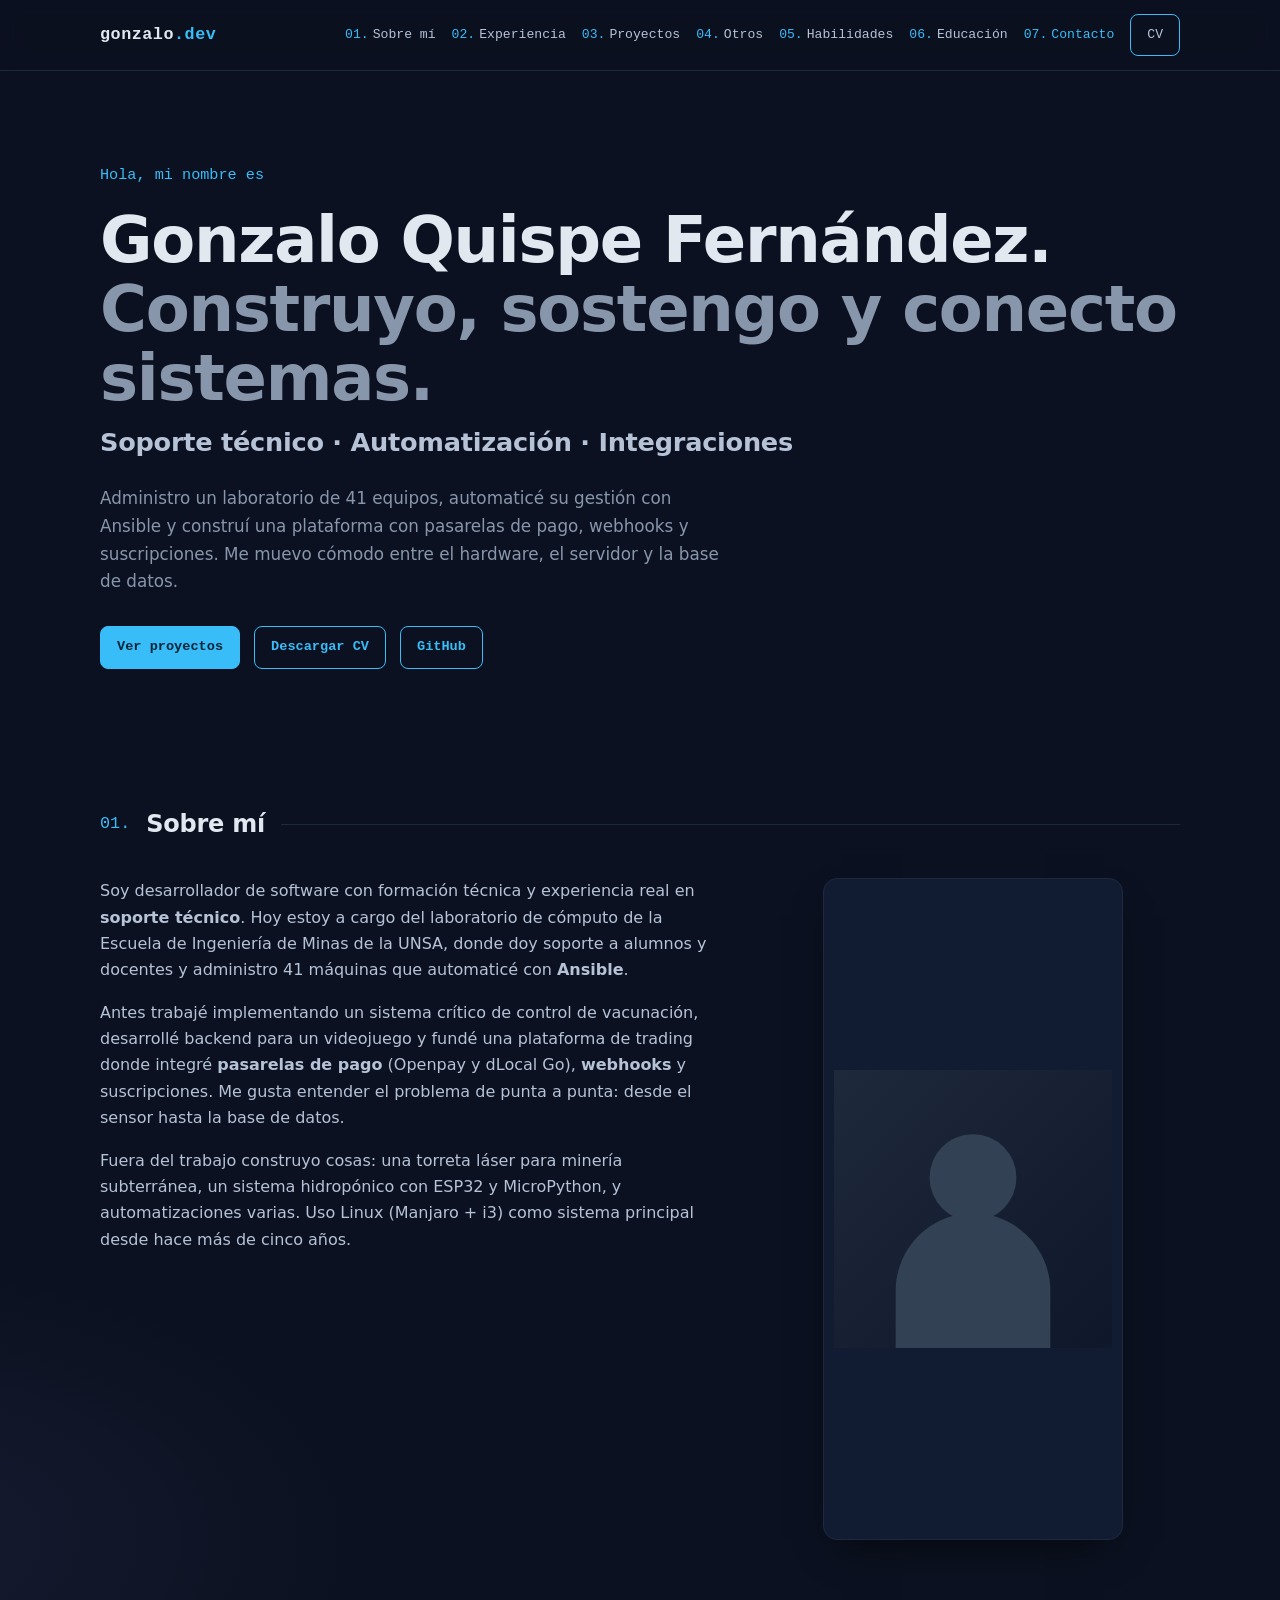
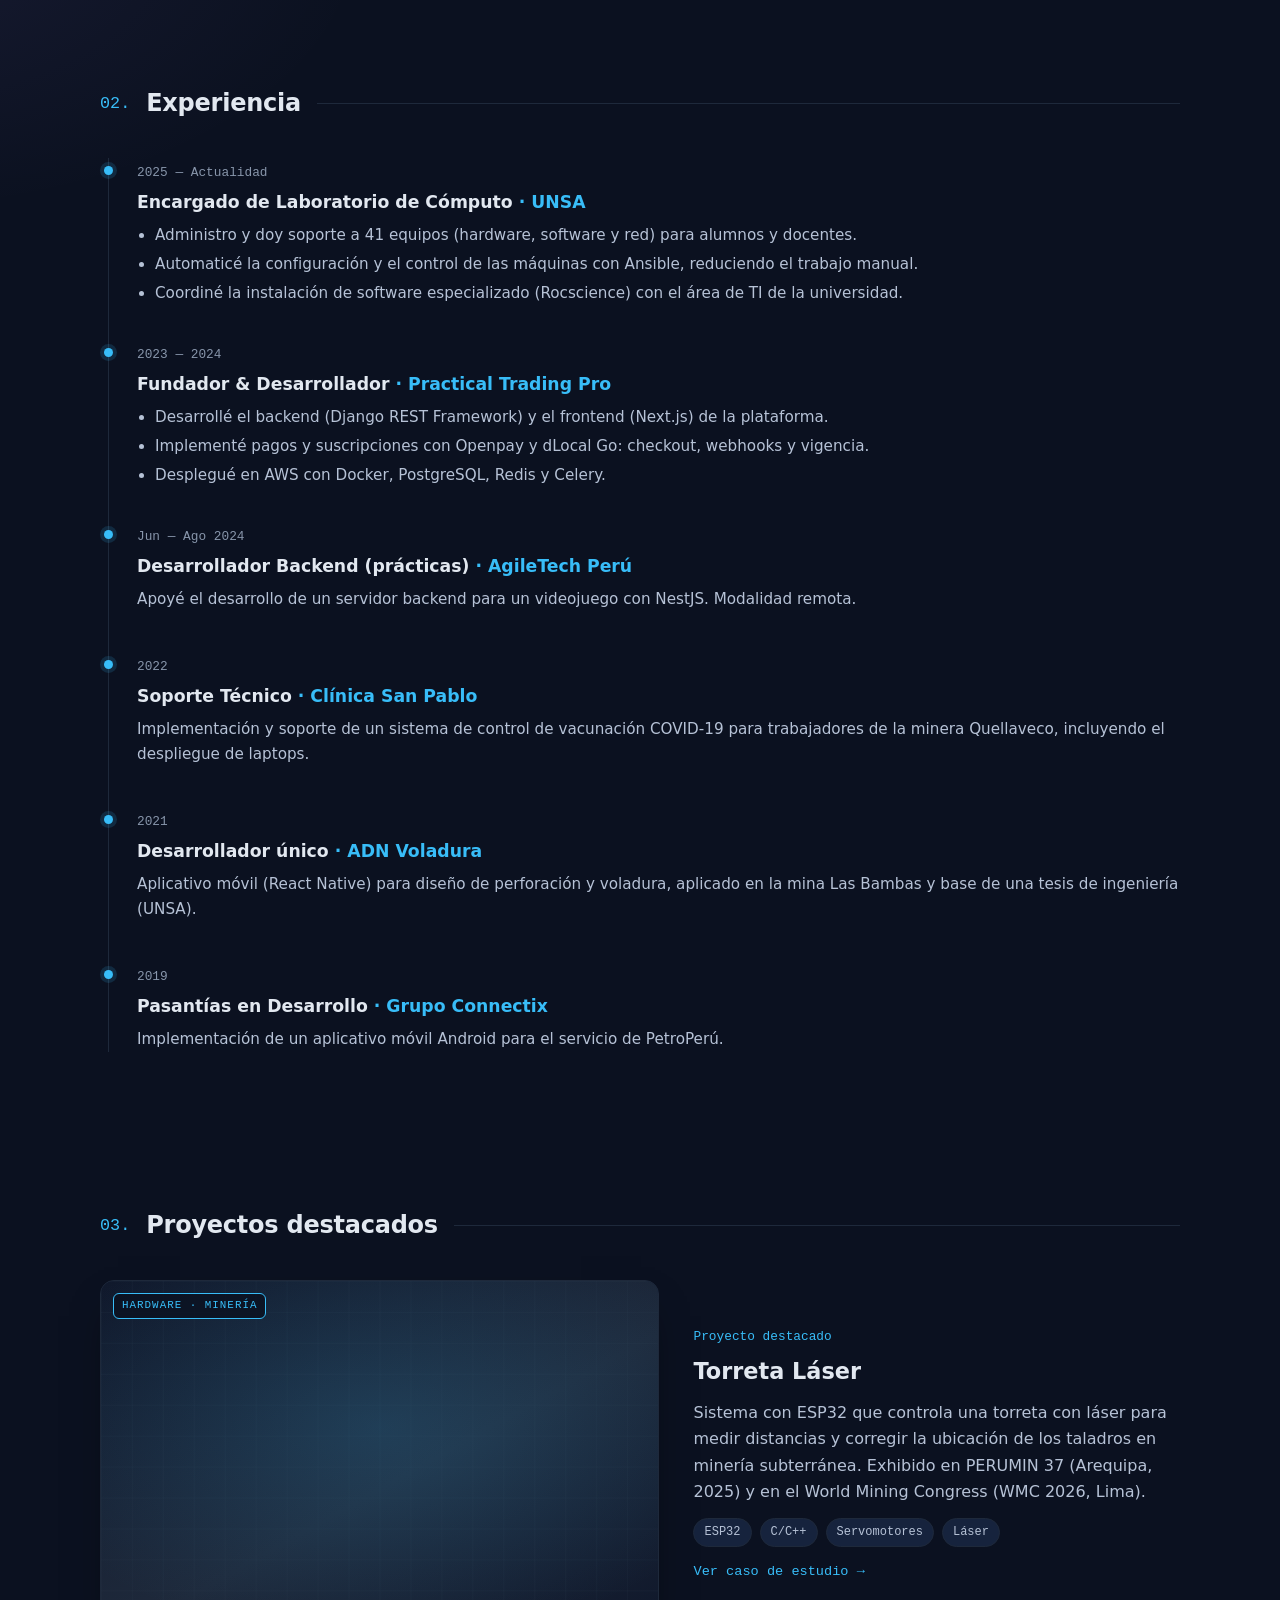
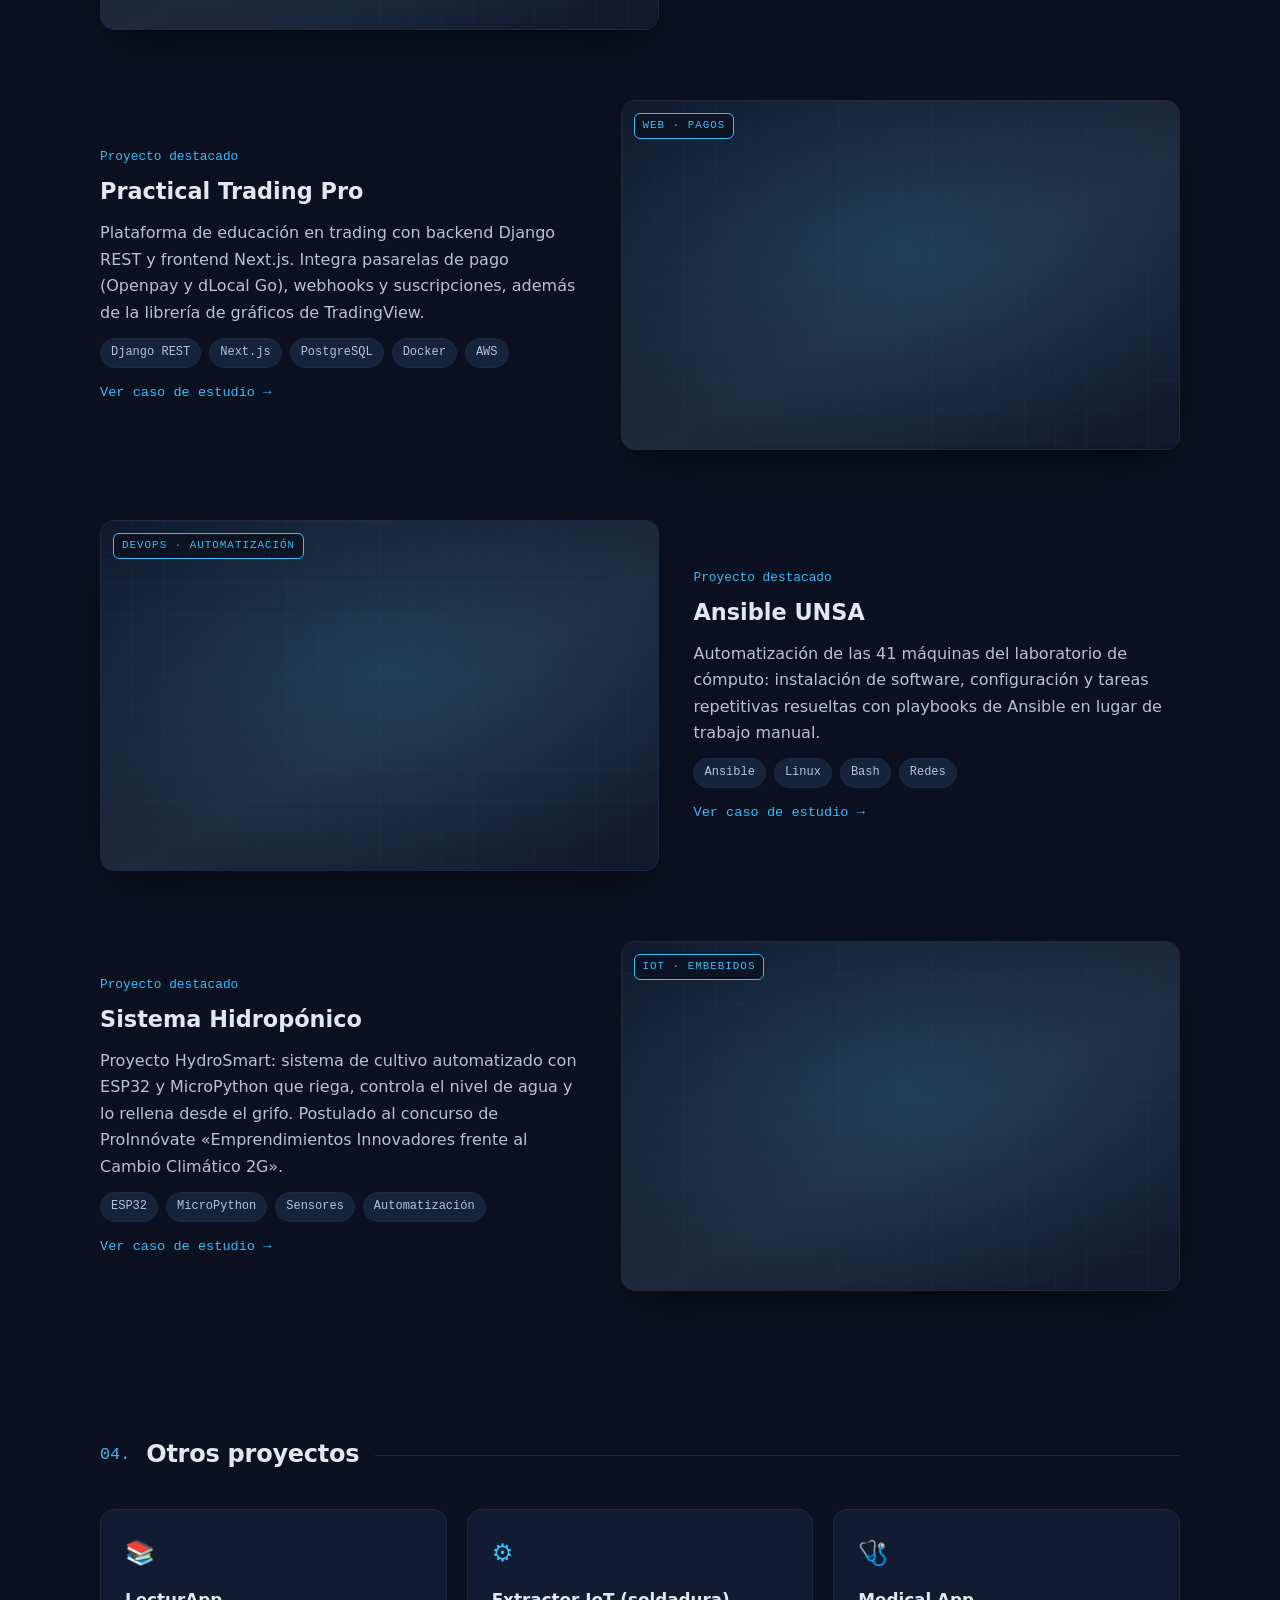
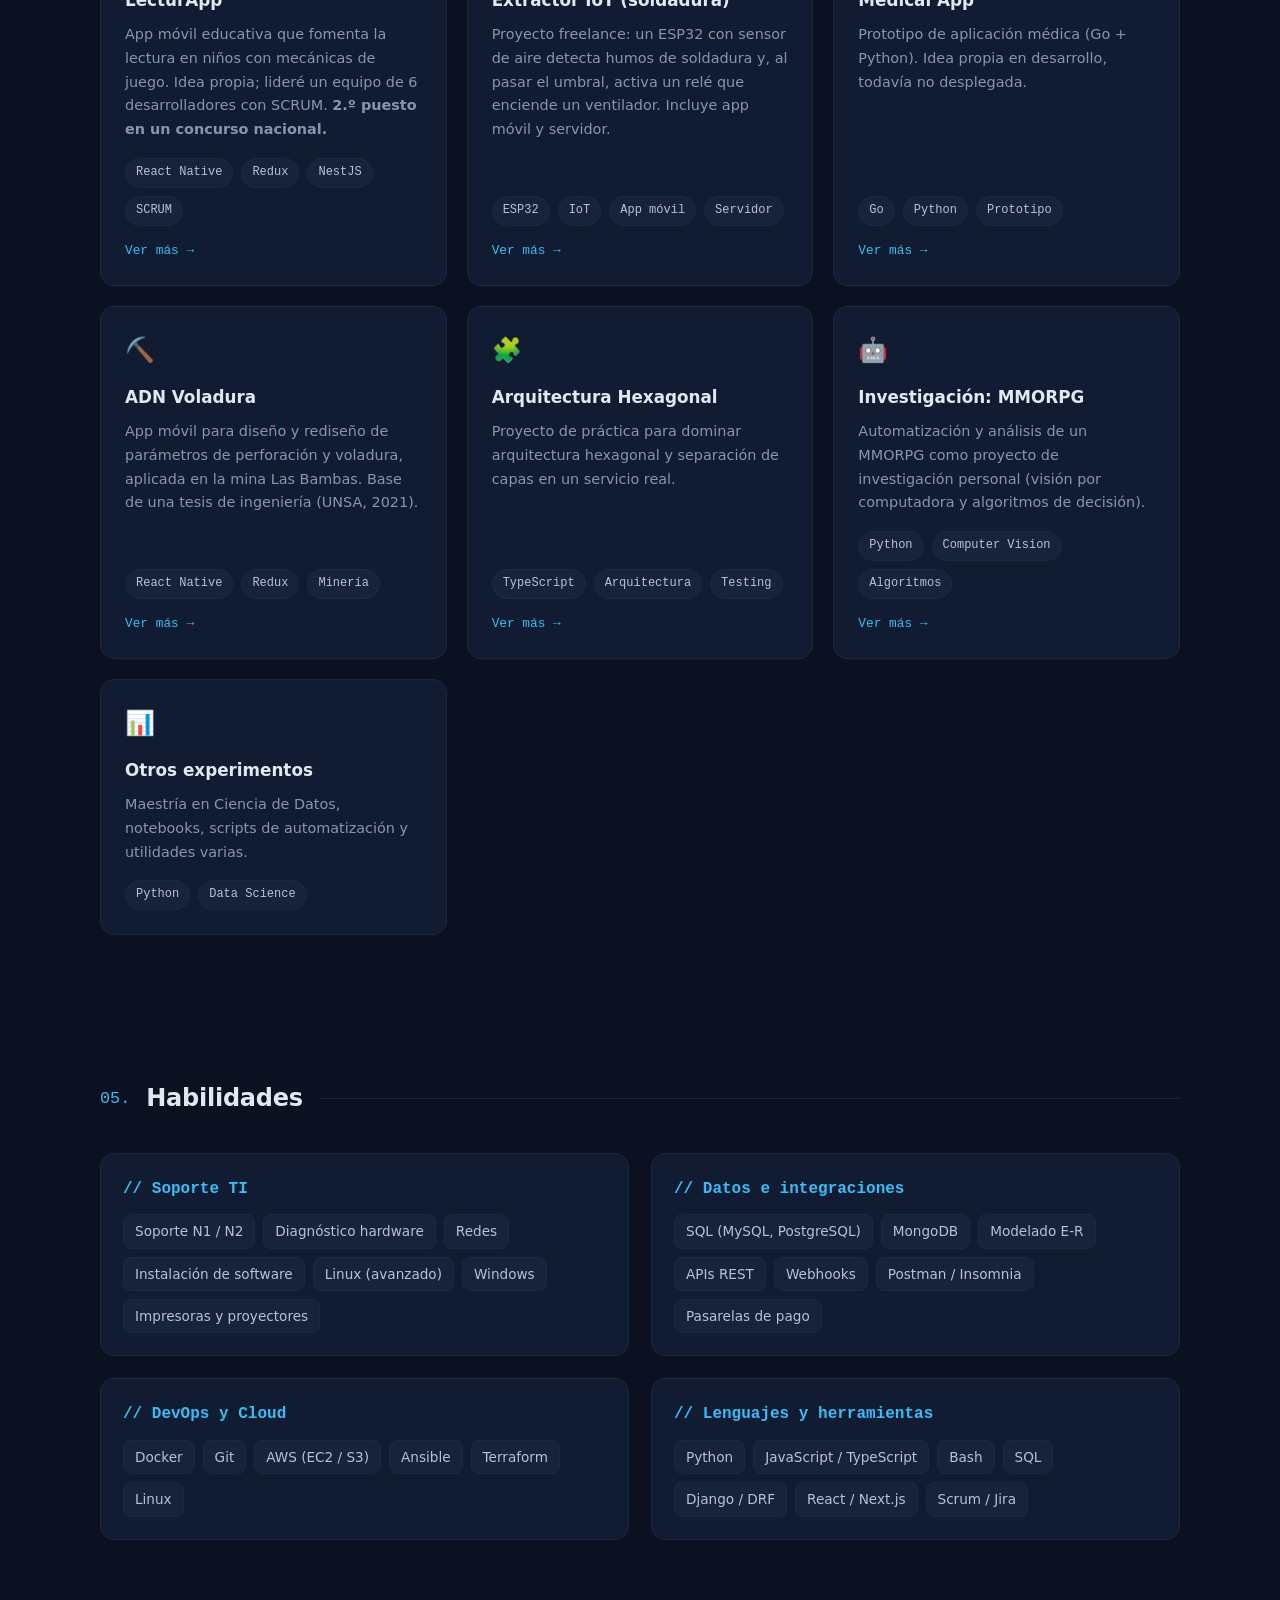
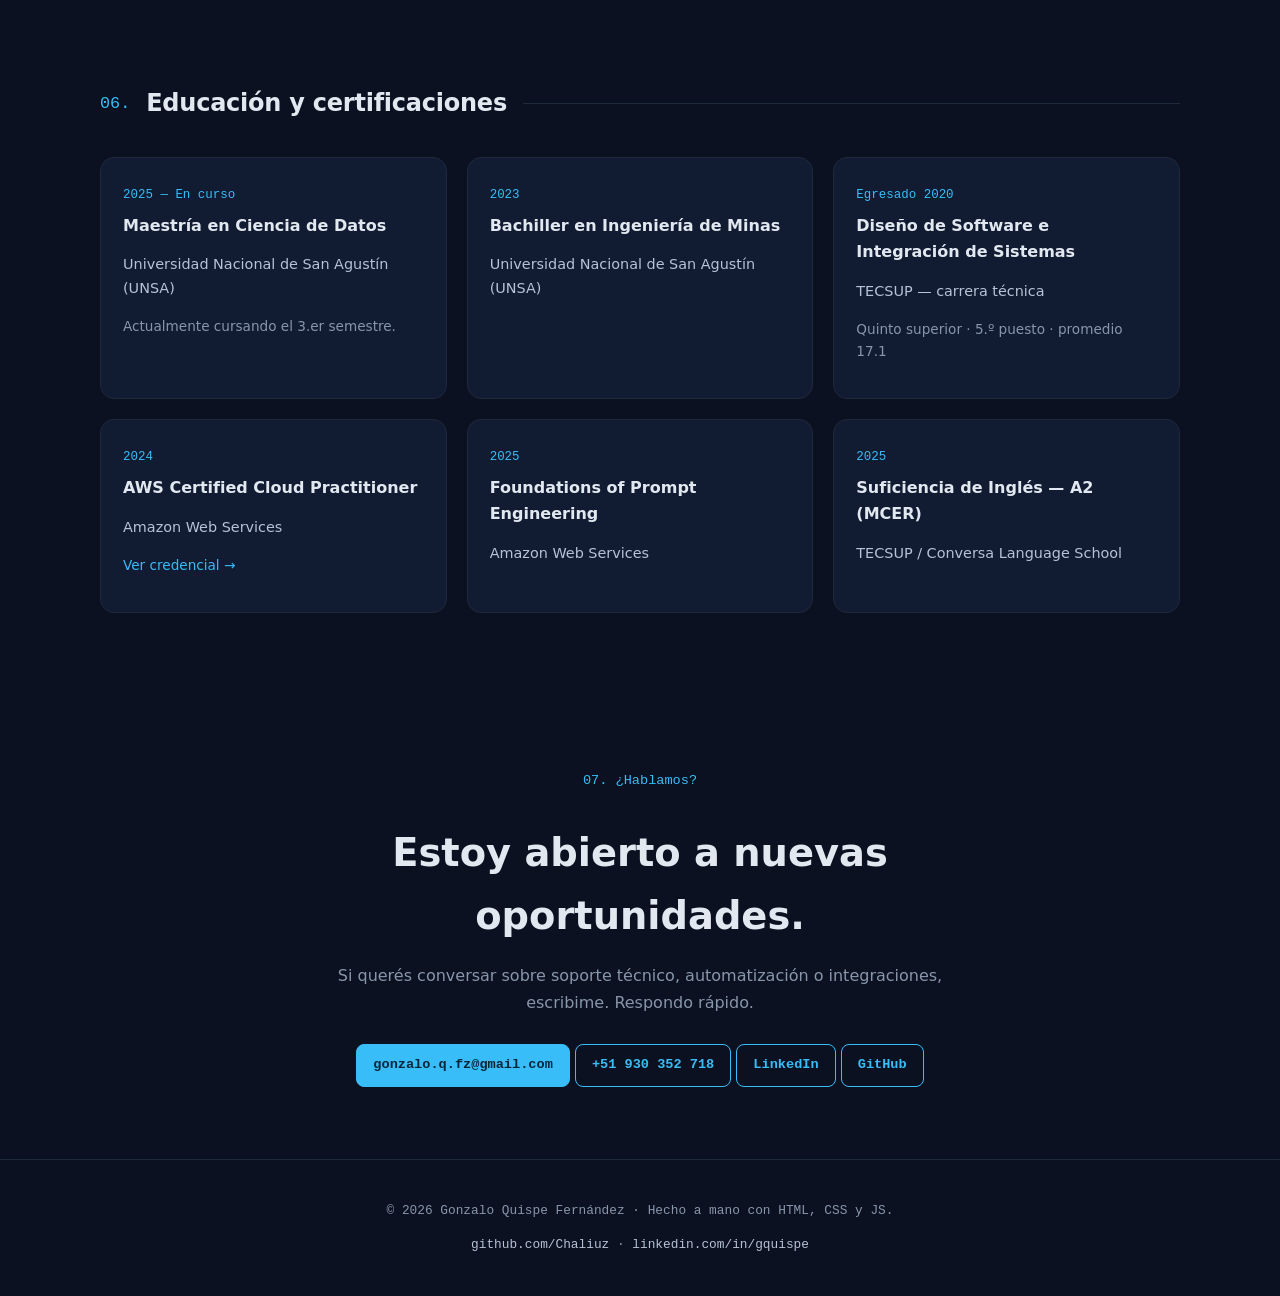
==== commit 13090fc6: "Quitar placeholders visibles al público y neutralizar tiles de imagen Los textos de autor ("Reemplaz" ====
--- a/index.html
+++ b/index.html
@@ -74,7 +74,6 @@
       </div>
       <div class="photo reveal">
         <img src="assets/img/photo.svg" alt="Foto de Gonzalo Quispe Fernández" width="640" height="640">
-        <p class="photo-caption">Reemplazar por tu foto</p>
       </div>
     </div>
   </section>
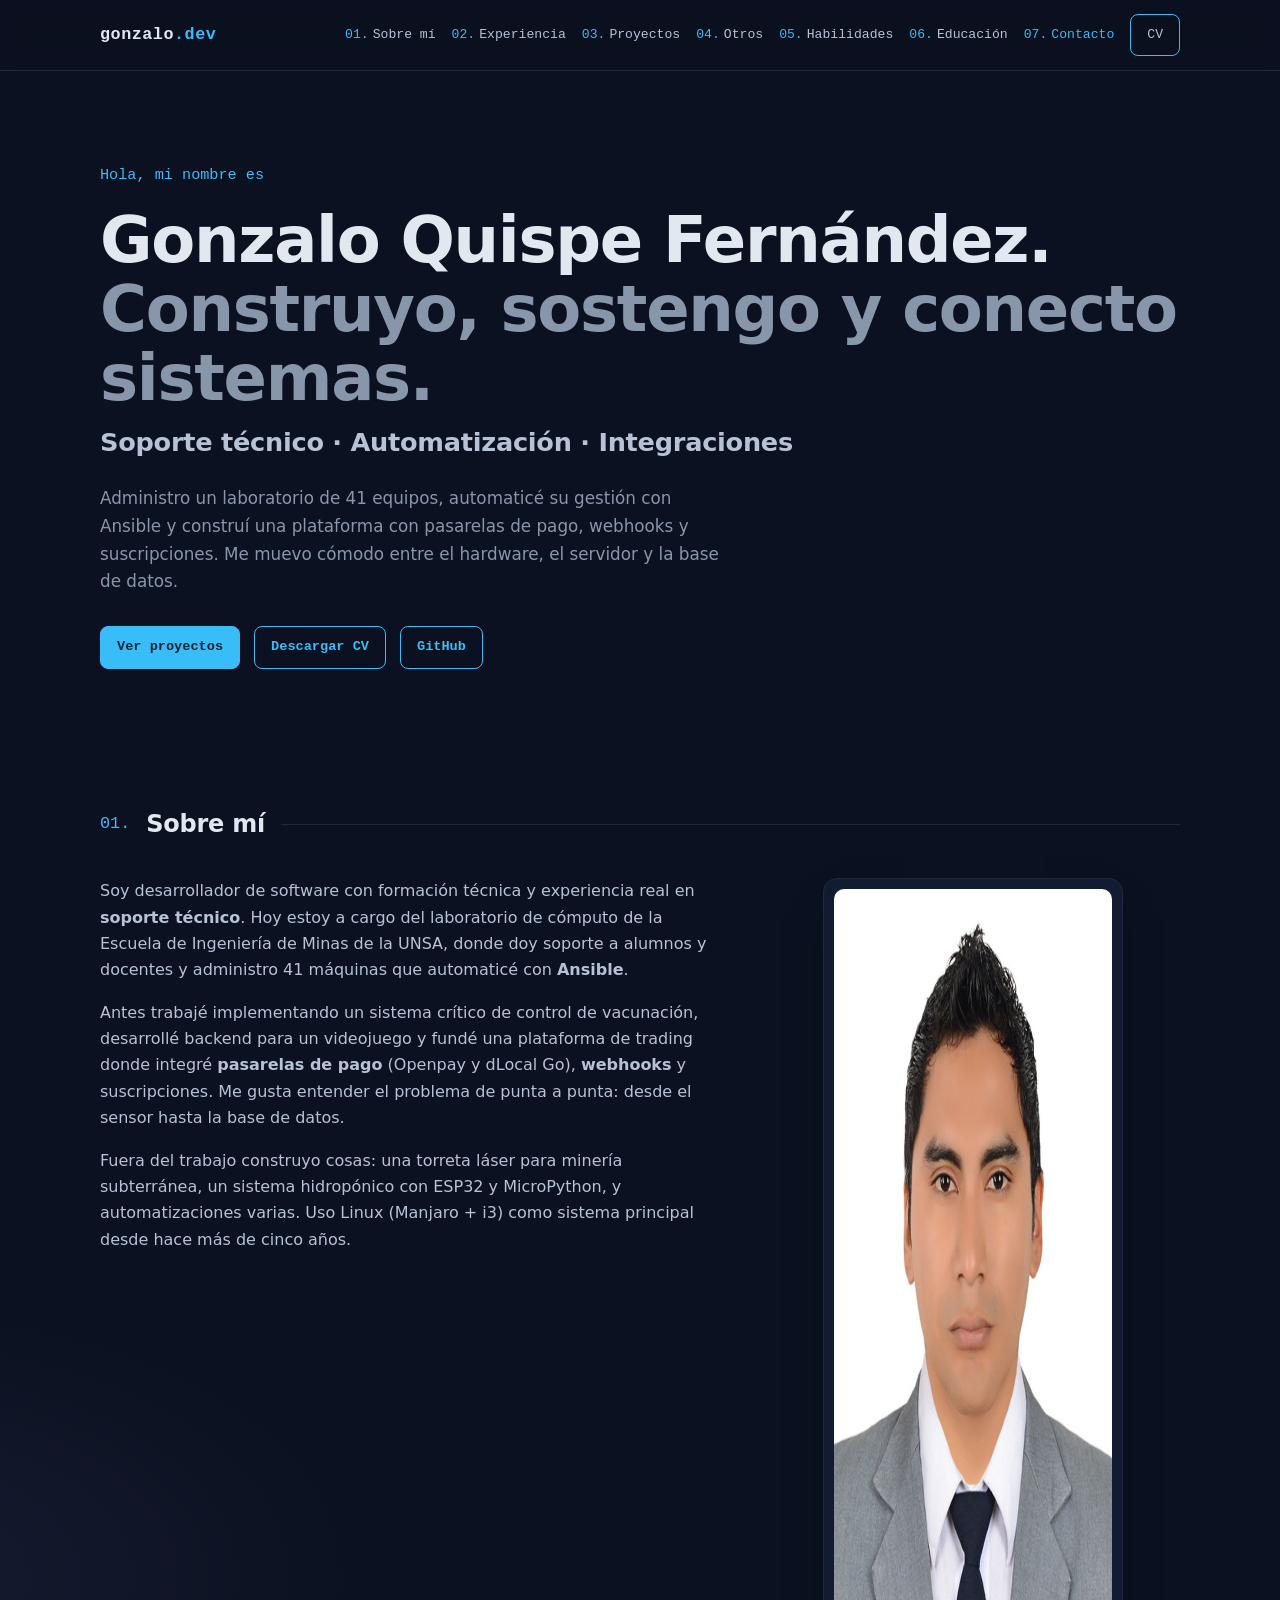
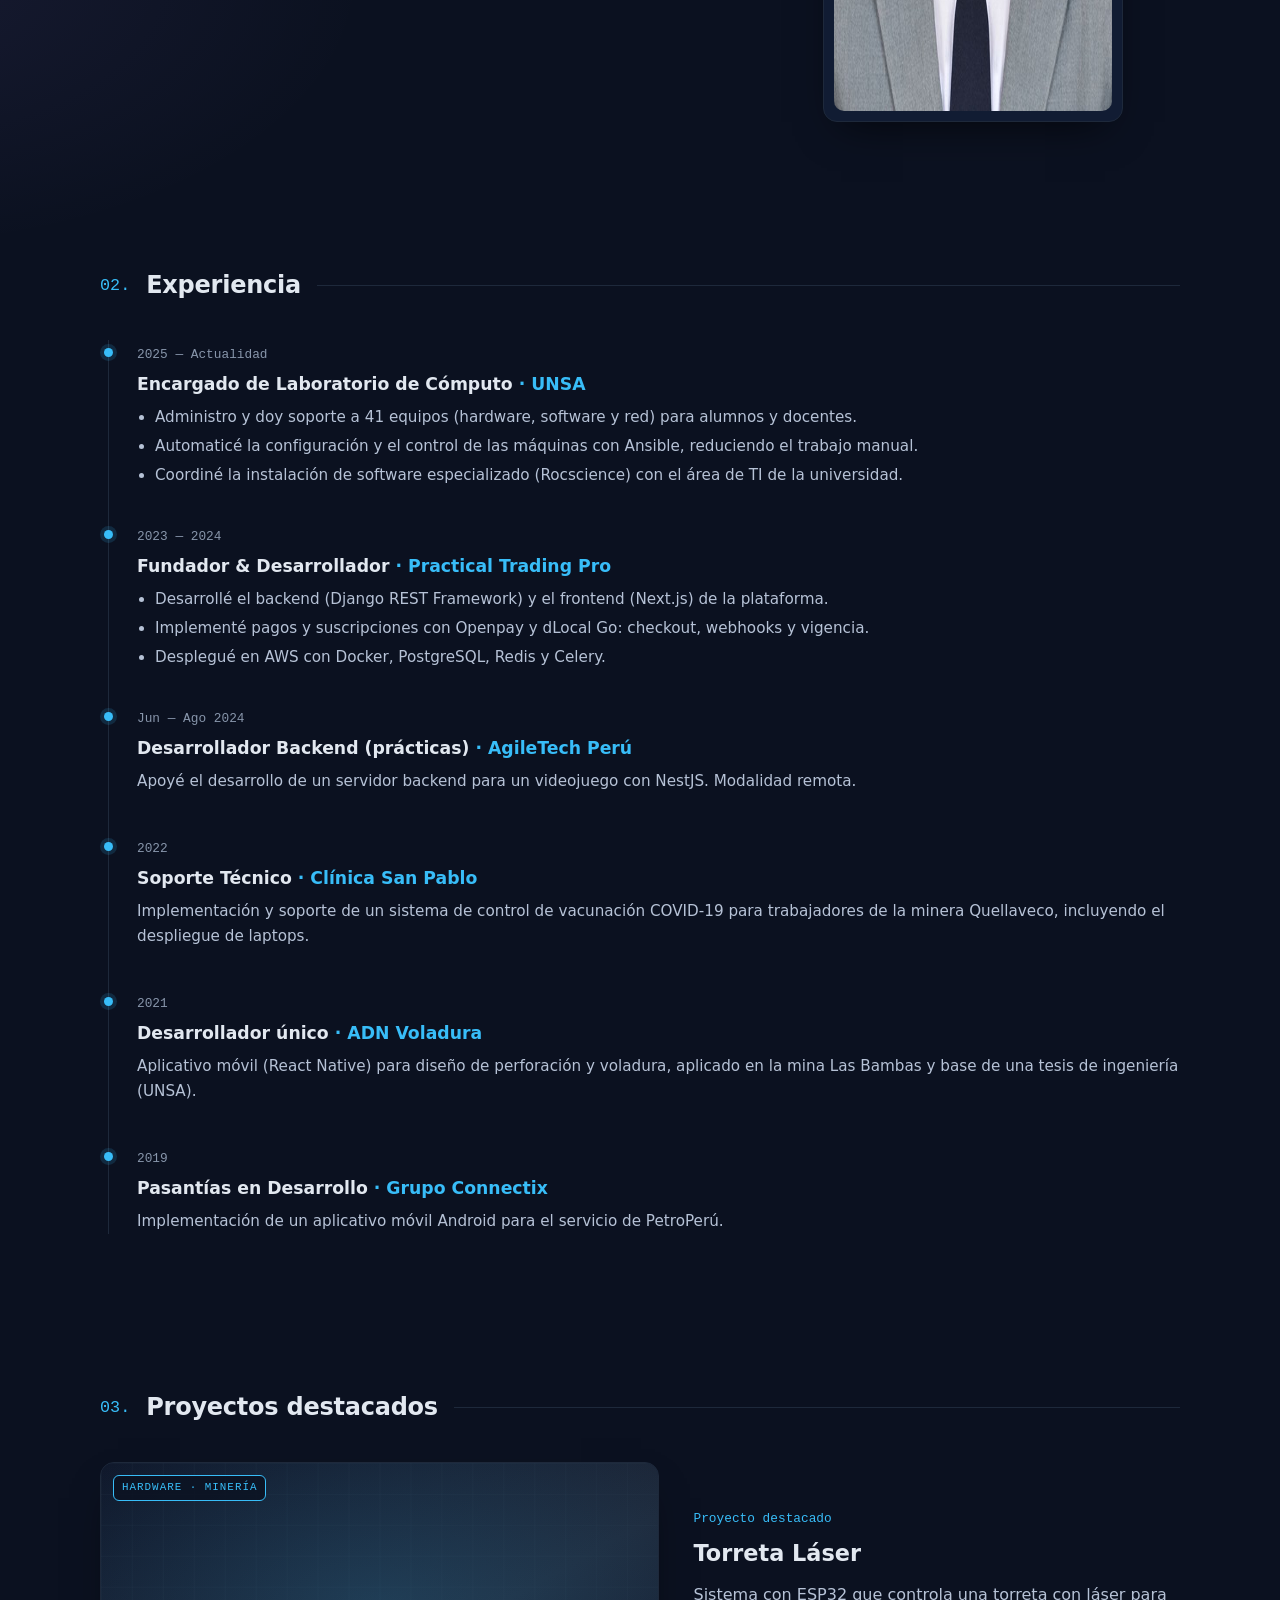
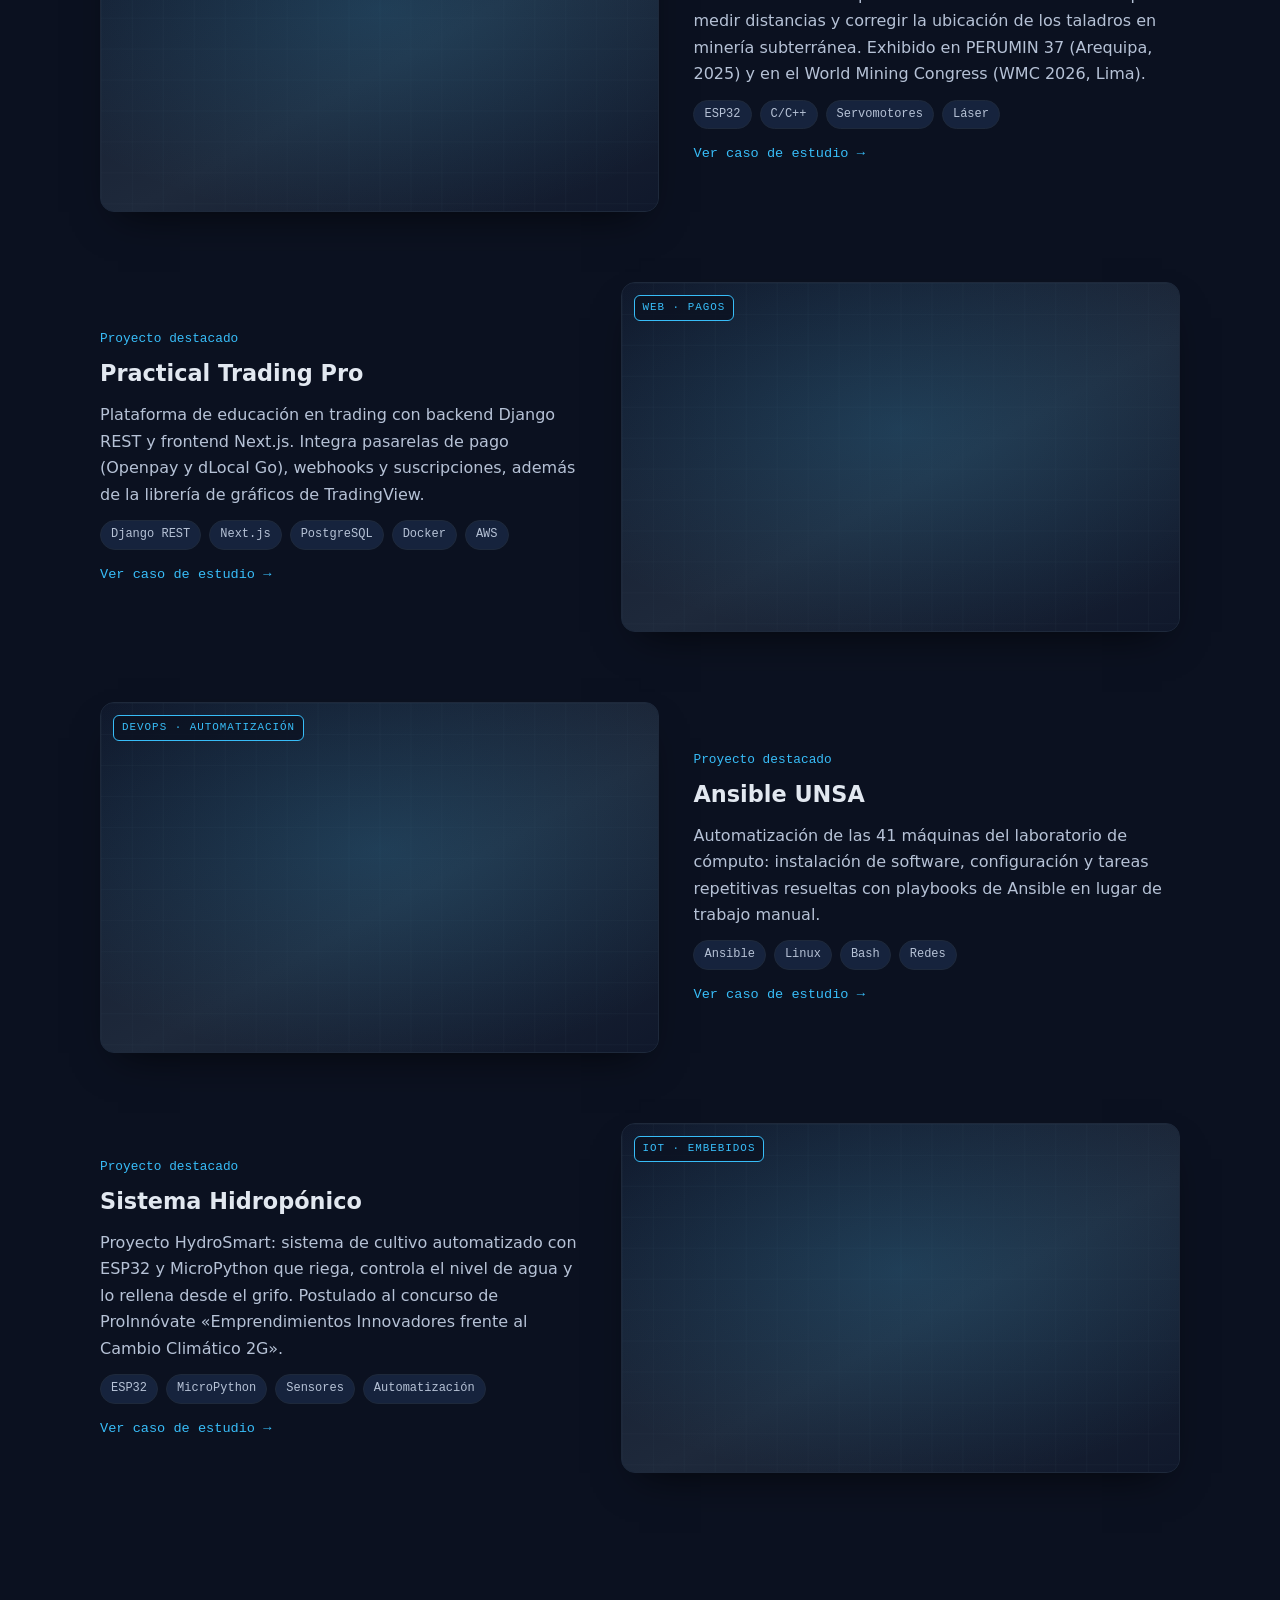
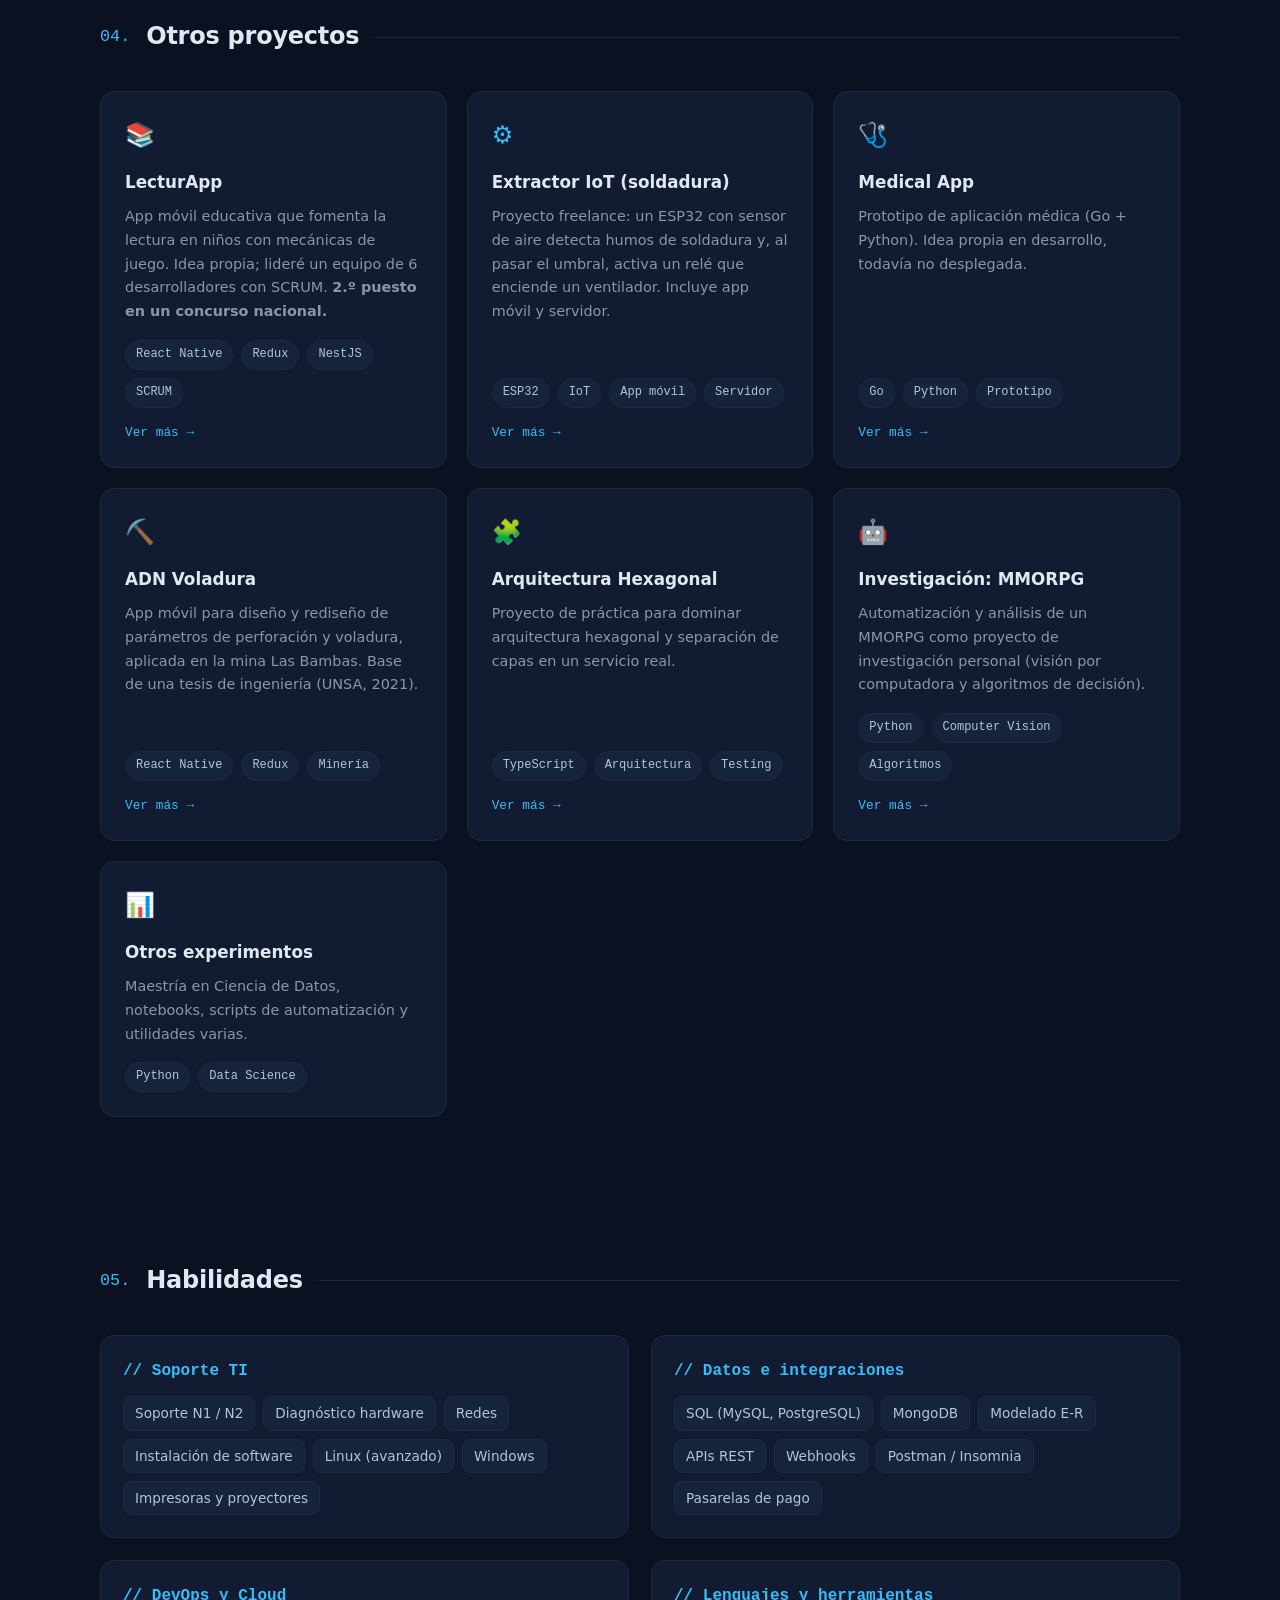
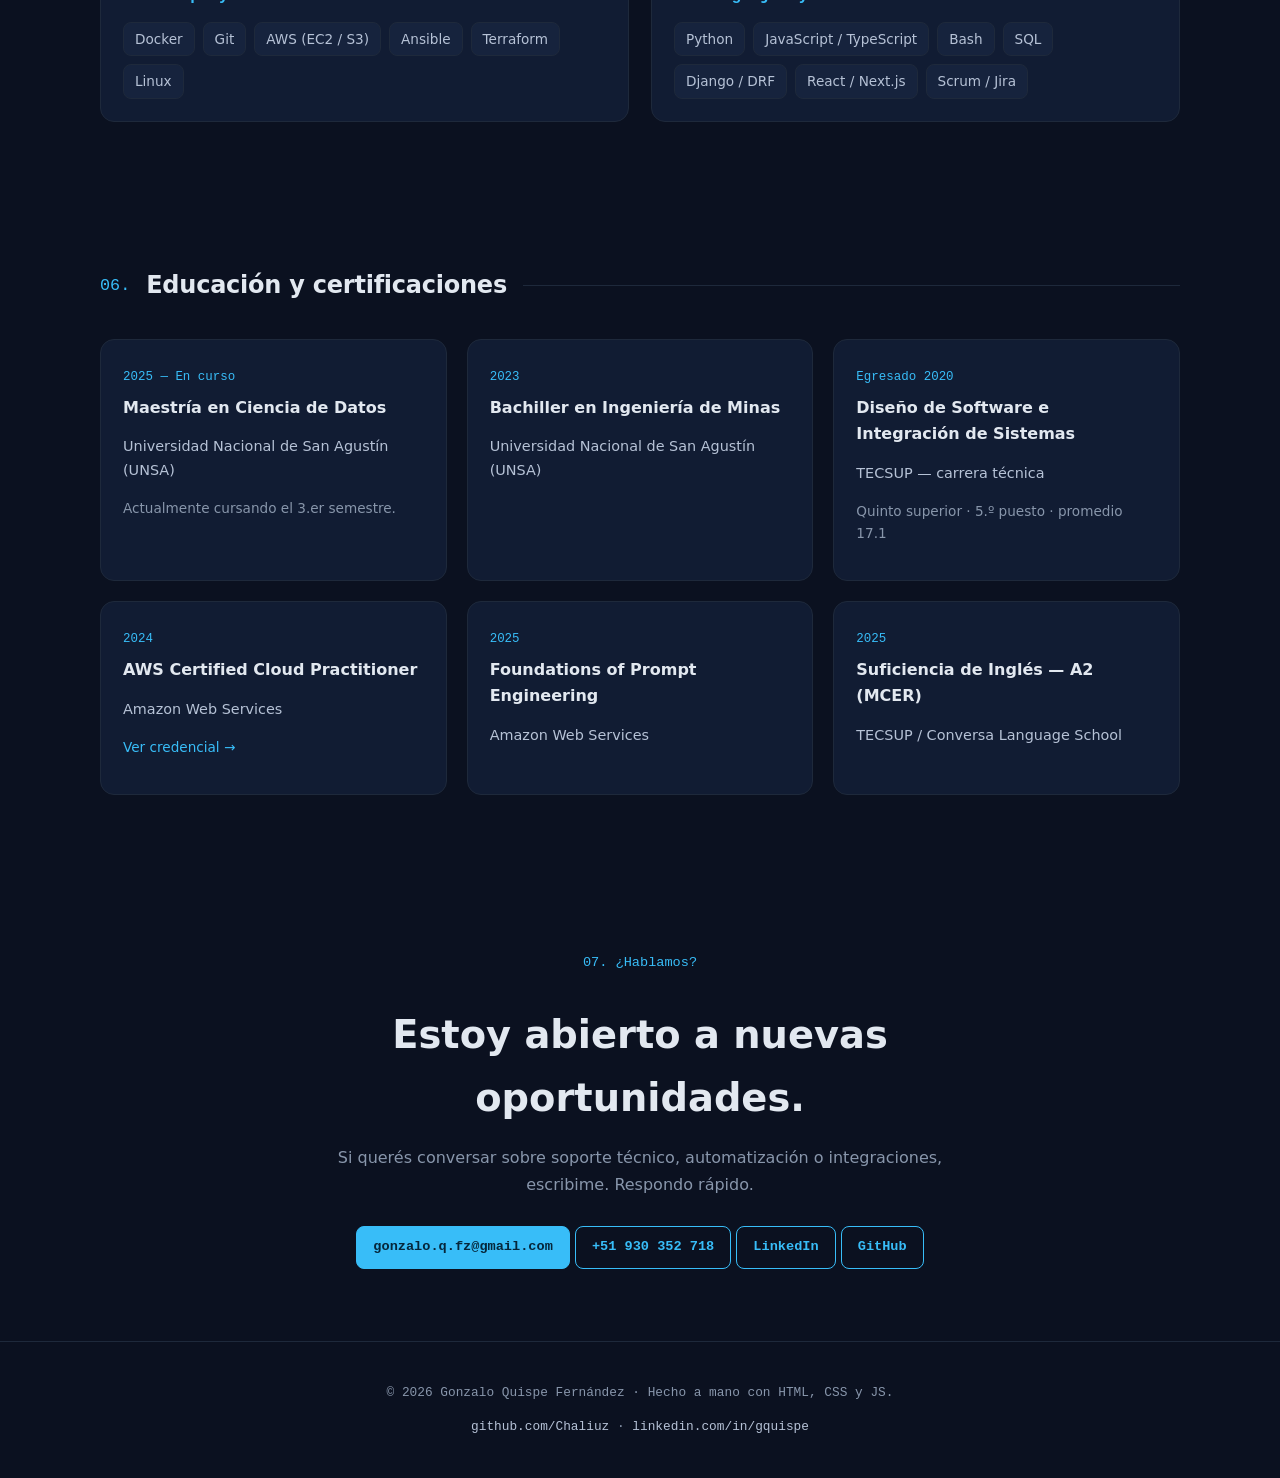
==== commit e5977221: "Agregar la foto real en Sobre mí y actualizar el CV La sección Sobre mí usa ahora assets/img/gonzalo" ====
--- a/index.html
+++ b/index.html
@@ -73,7 +73,7 @@
         <span class="ph">Escribí acá una línea más personal: qué te gusta construir, qué querés aprender, a qué te querés dedicar.</span>
       </div>
       <div class="photo reveal">
-        <img src="assets/img/photo.svg" alt="Foto de Gonzalo Quispe Fernández" width="640" height="640">
+        <img src="assets/img/gonzalo.jpg" alt="Foto de Gonzalo Quispe Fernández" width="640" height="822">
       </div>
     </div>
   </section>
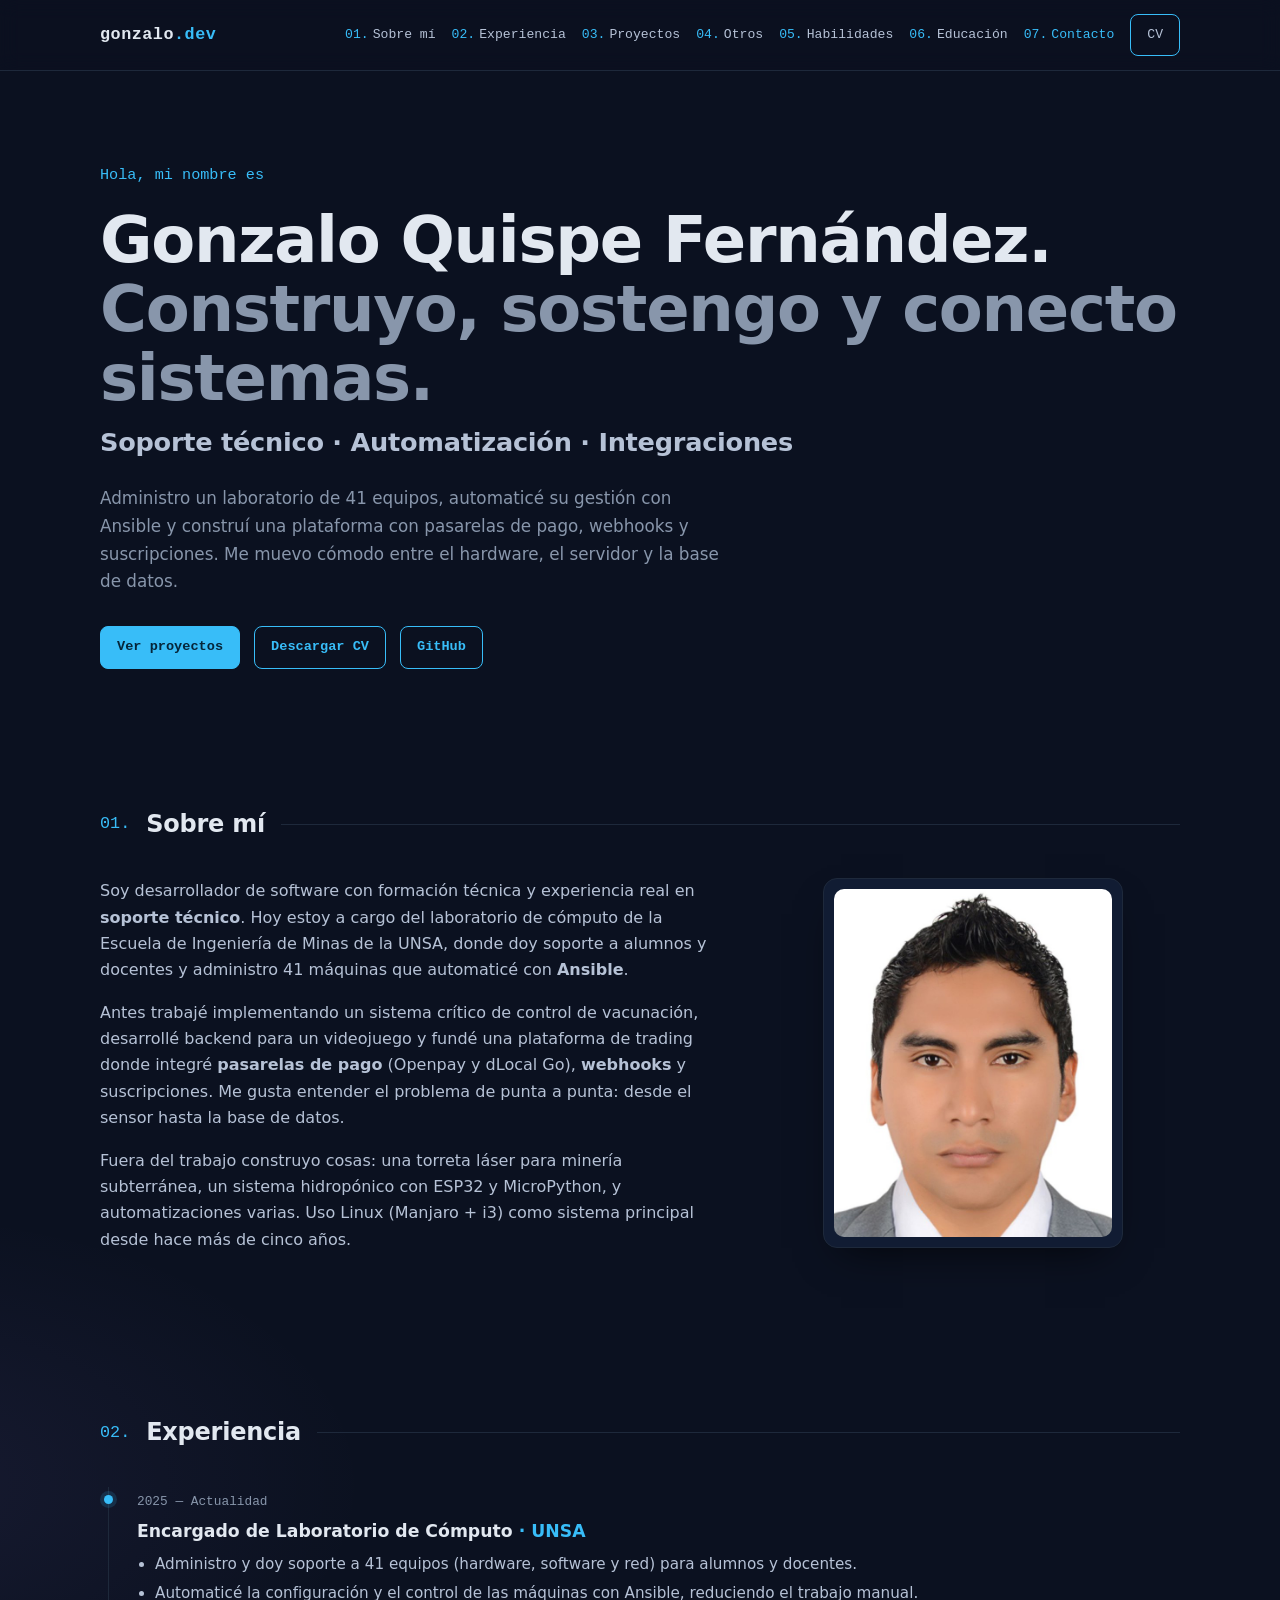
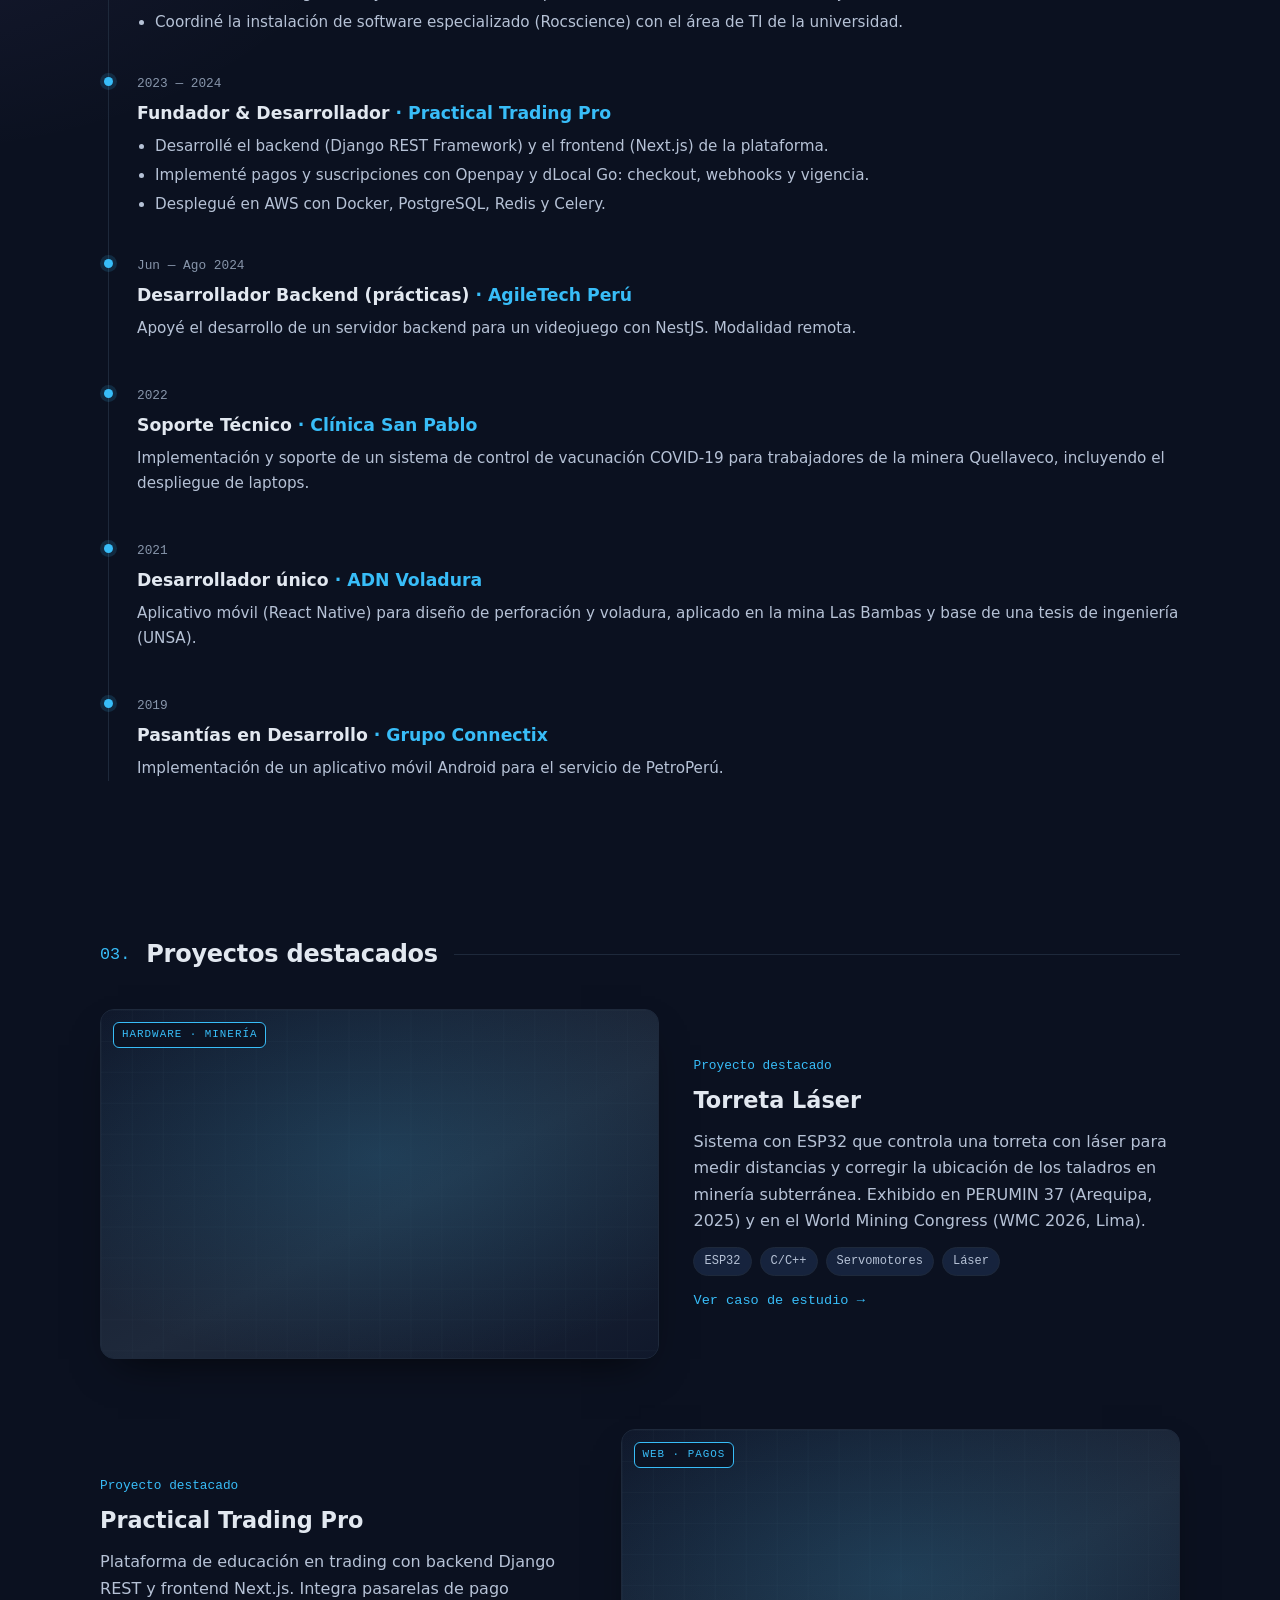
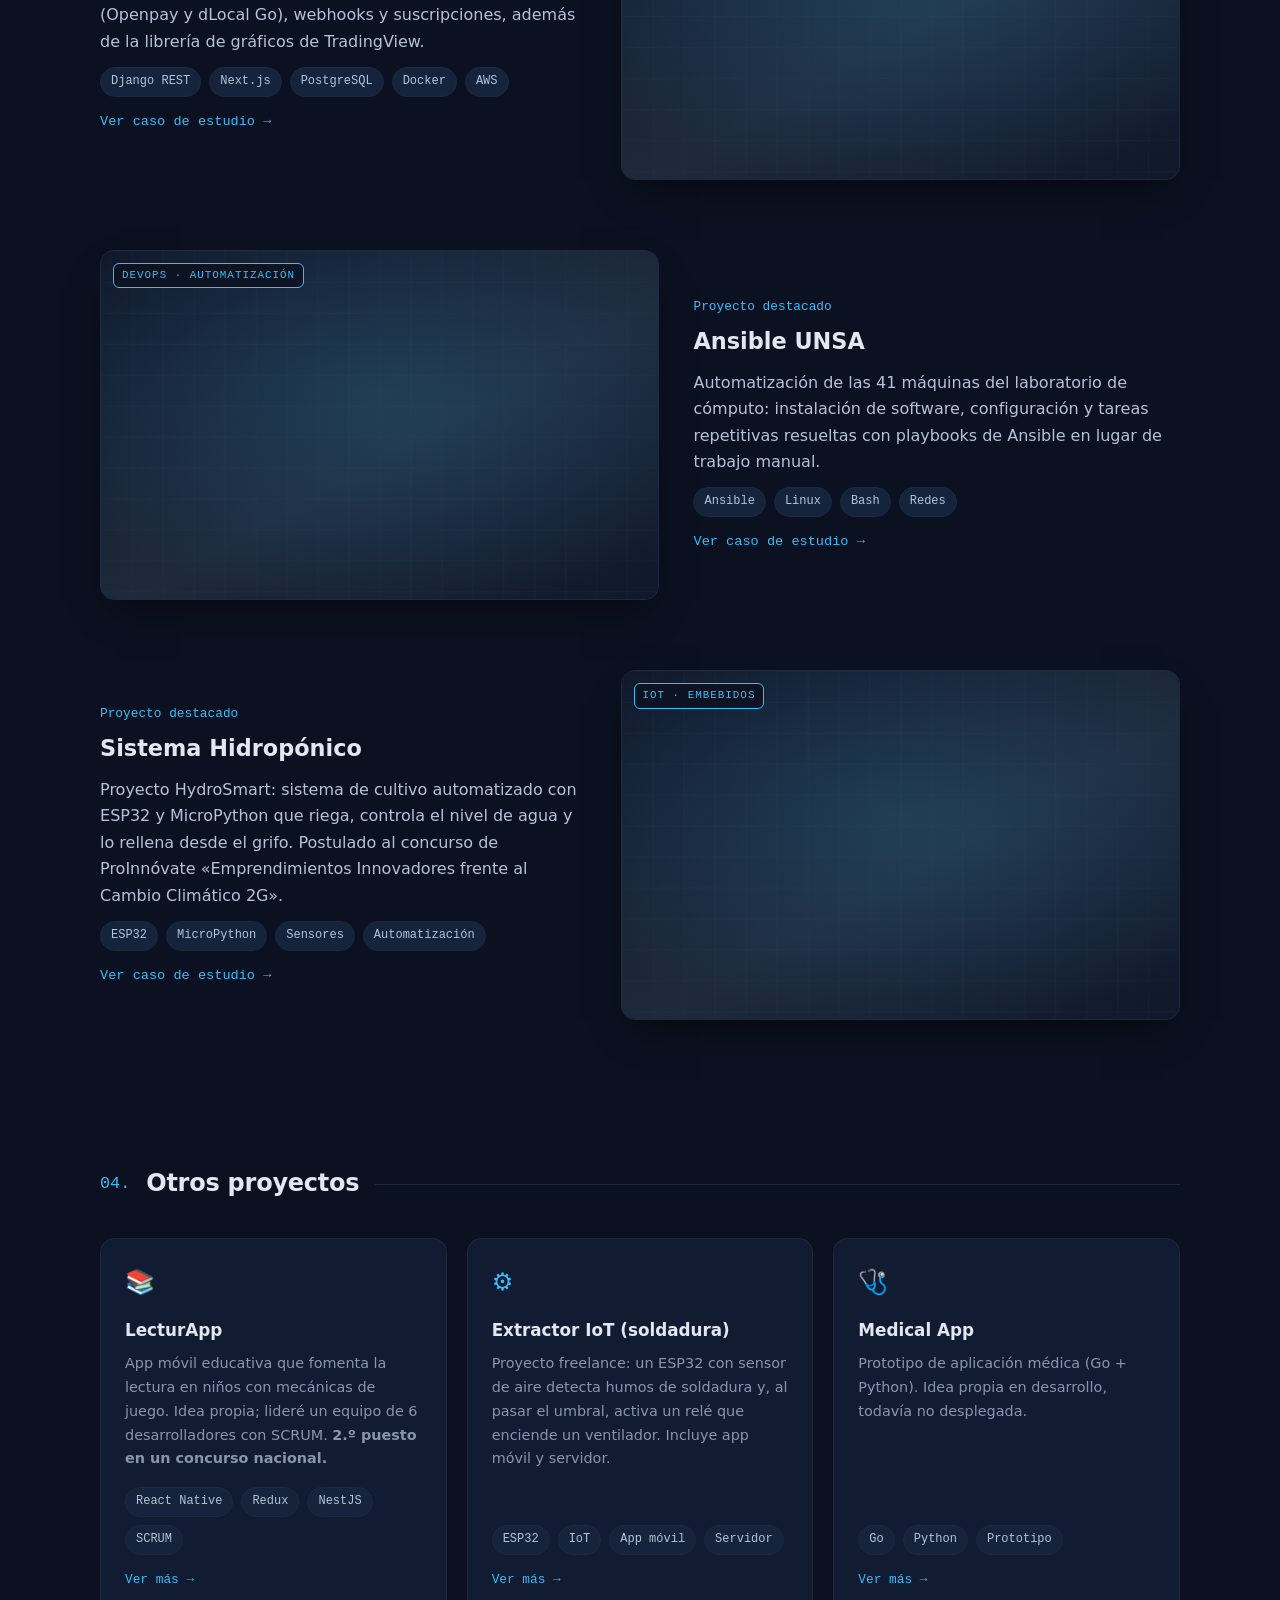
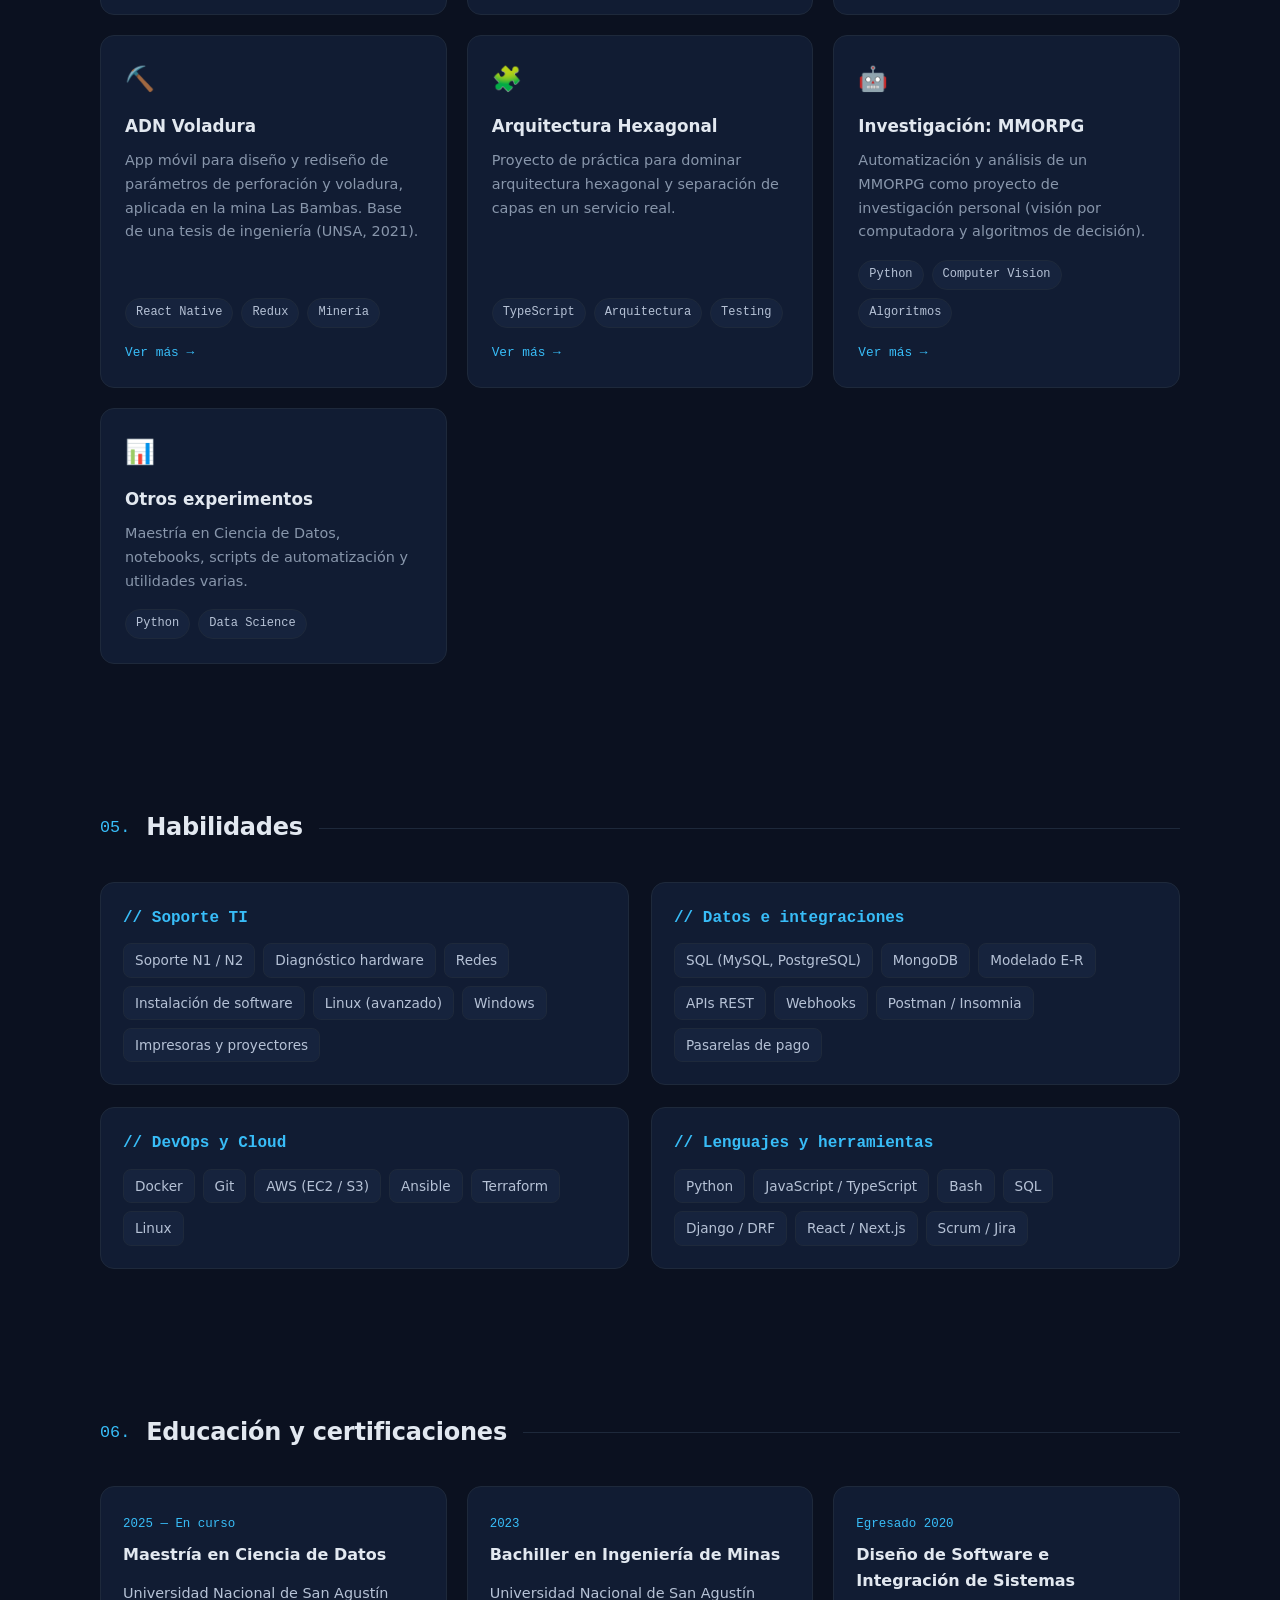
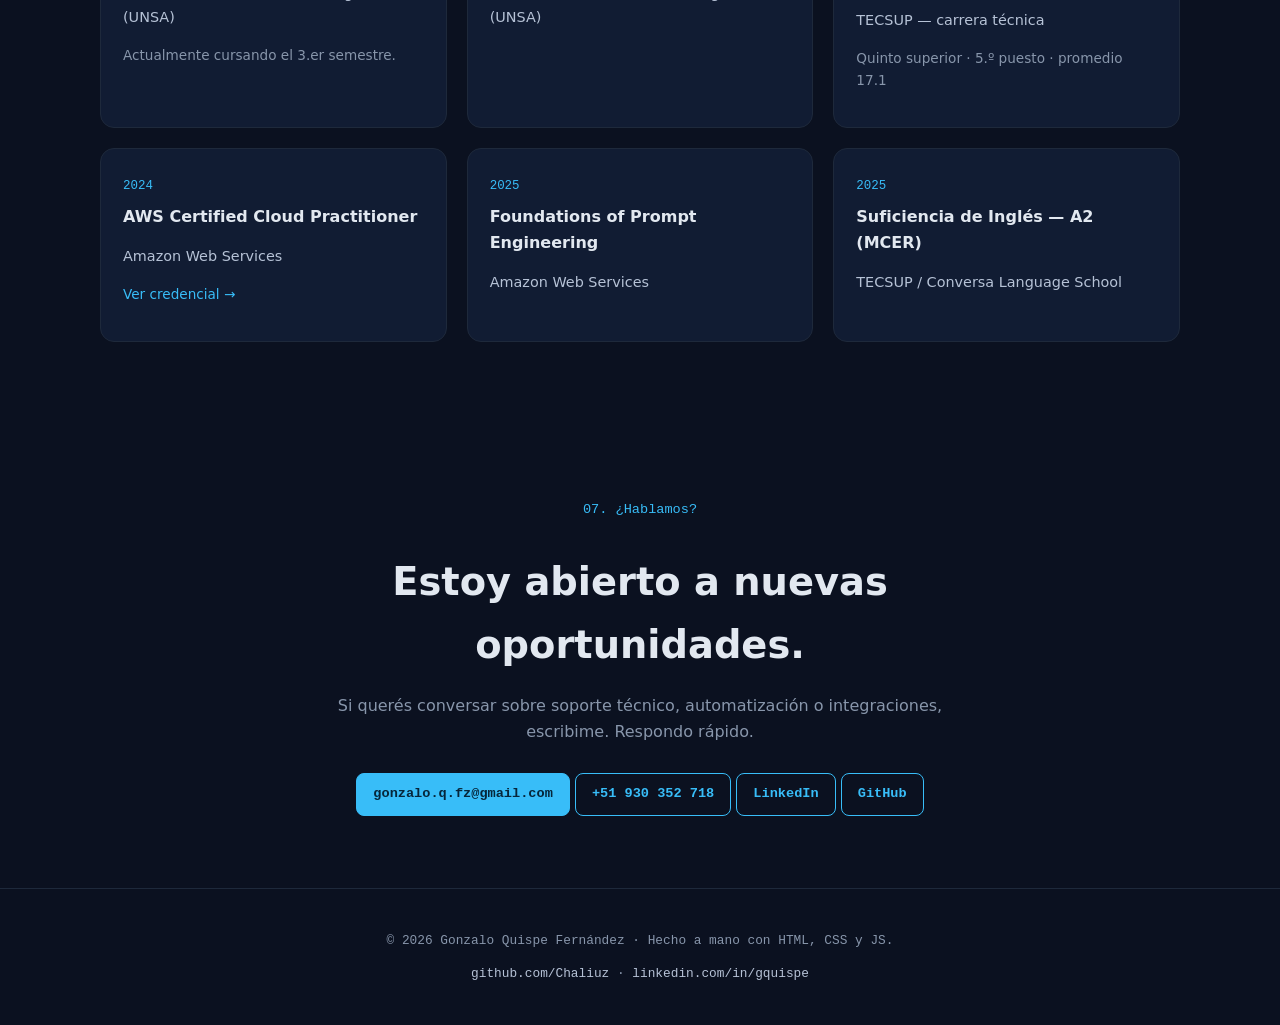
==== commit f8b7b81c: "Foto recortada y correccion del estirado vertical en Sobre mi La foto pasa a un recorte 4:5 centrado" ====
--- a/index.html
+++ b/index.html
@@ -73,7 +73,7 @@
         <span class="ph">Escribí acá una línea más personal: qué te gusta construir, qué querés aprender, a qué te querés dedicar.</span>
       </div>
       <div class="photo reveal">
-        <img src="assets/img/gonzalo.jpg" alt="Foto de Gonzalo Quispe Fernández" width="640" height="822">
+        <img src="assets/img/gonzalo.jpg" alt="Foto de Gonzalo Quispe Fernández" width="640" height="800">
       </div>
     </div>
   </section>
--- a/assets/css/styles.css
+++ b/assets/css/styles.css
@@ -122,7 +122,7 @@
   padding: 10px; background: var(--surface); box-shadow: var(--shadow);
   max-width: 300px; margin-inline: auto;
 }
-.about-grid .photo img { border-radius: 10px; }
+.about-grid .photo img { border-radius: 10px; width: 100%; height: auto; }
 .photo-caption { text-align: center; color: var(--muted); font-size: 0.78rem; margin-top: 8px; font-family: var(--mono); }
 
 /* ---------- Experience timeline ---------- */
